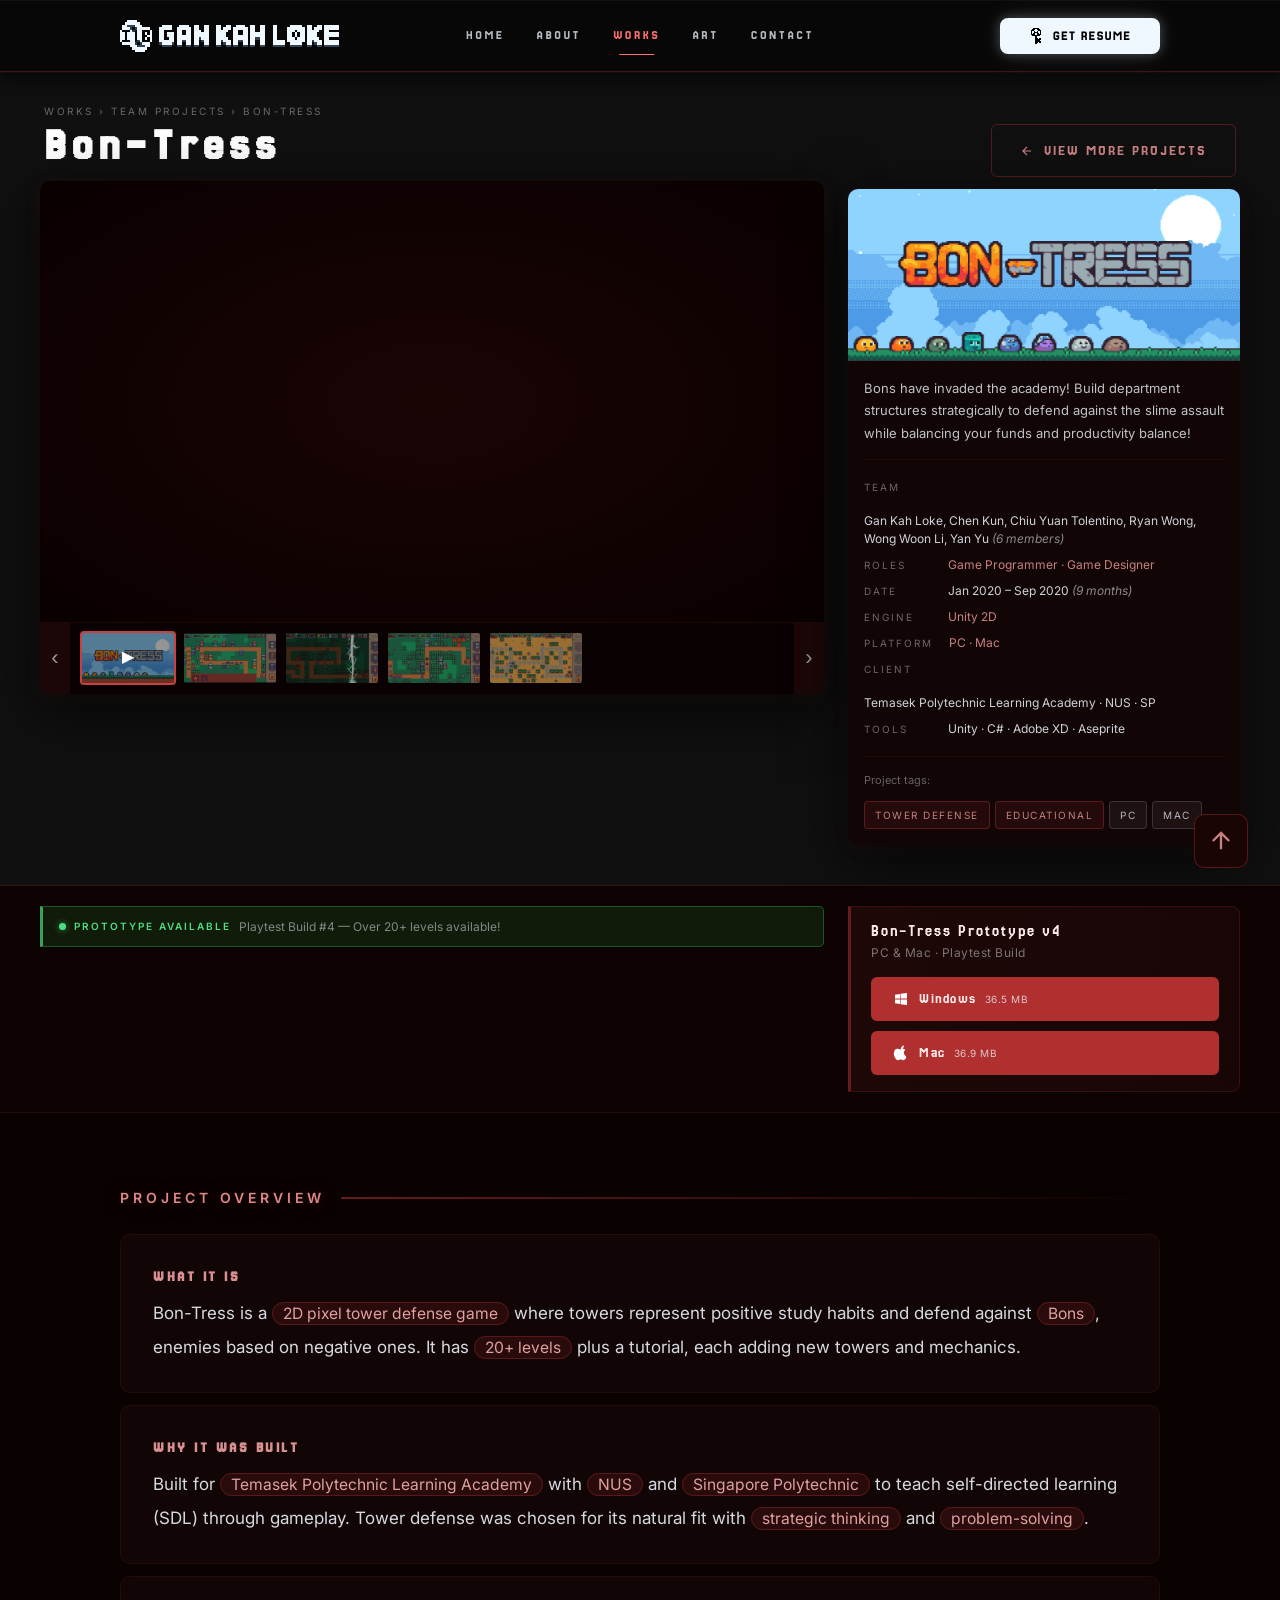
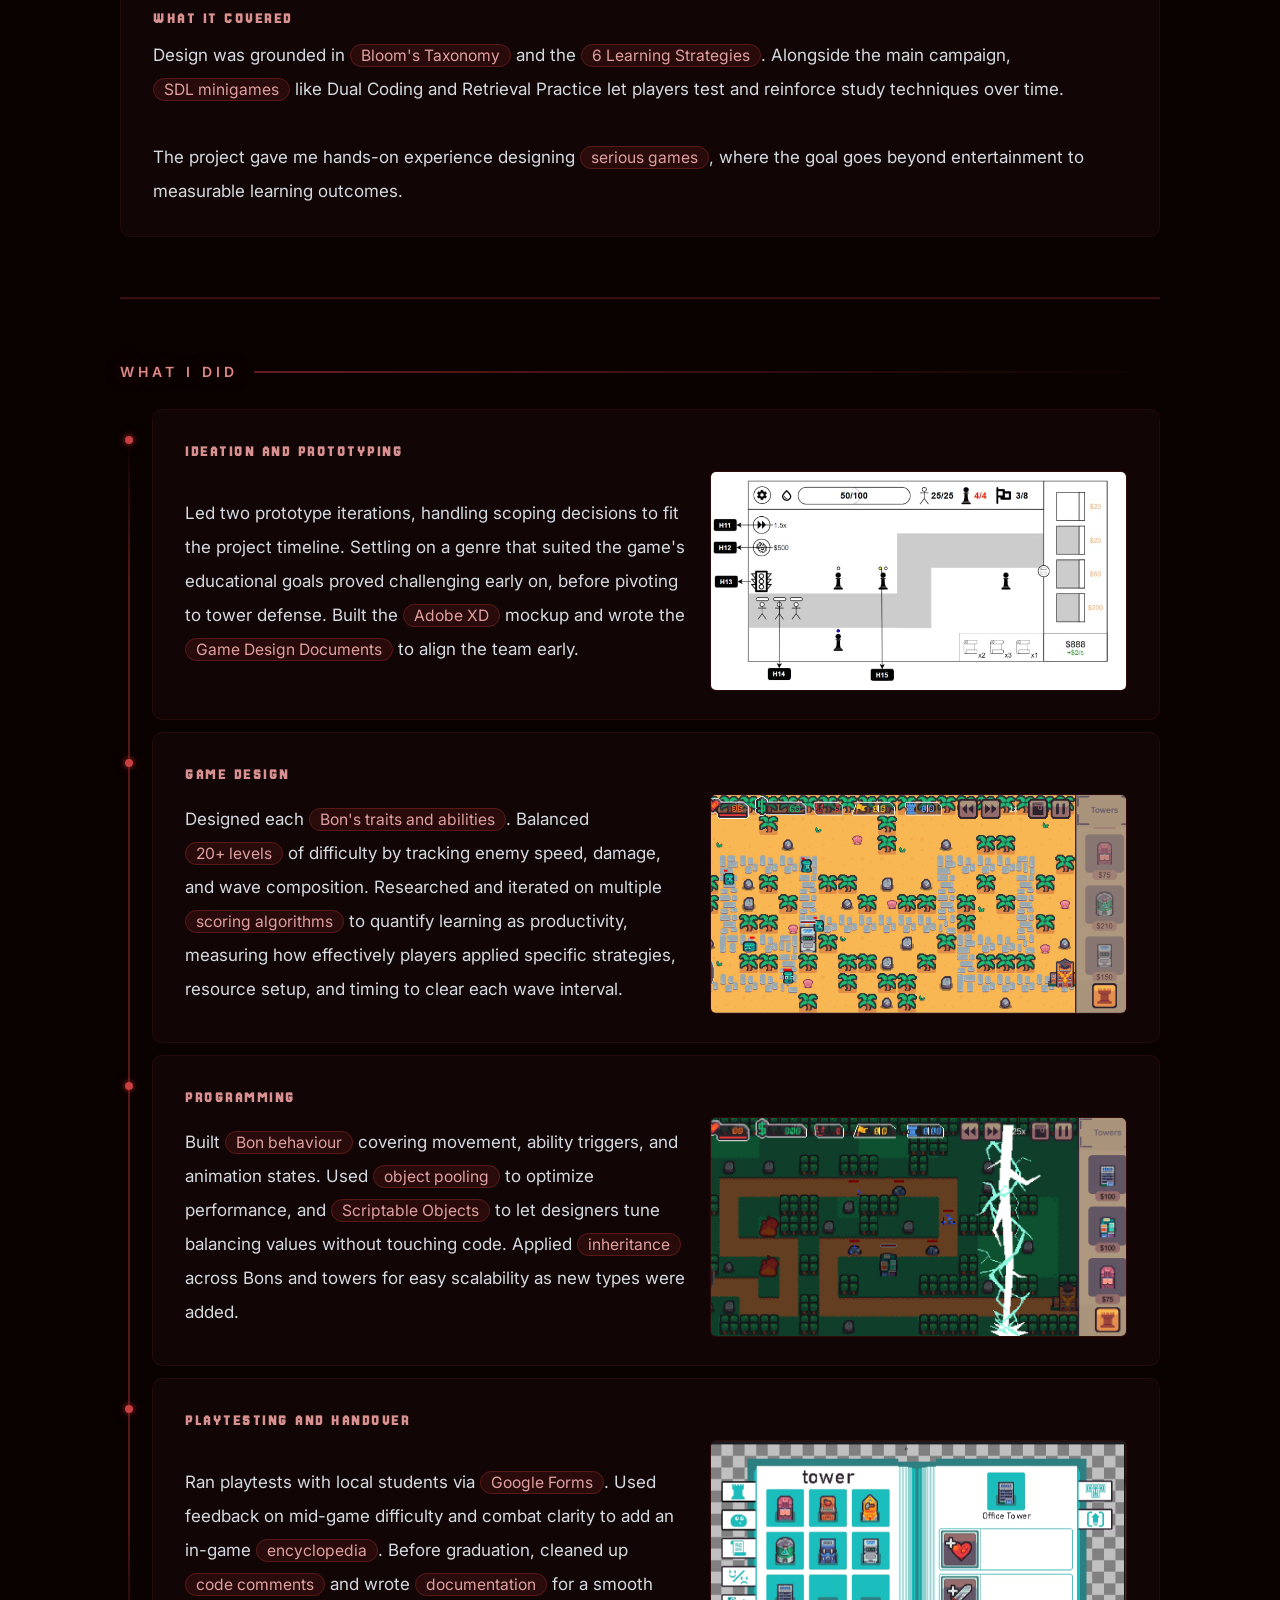
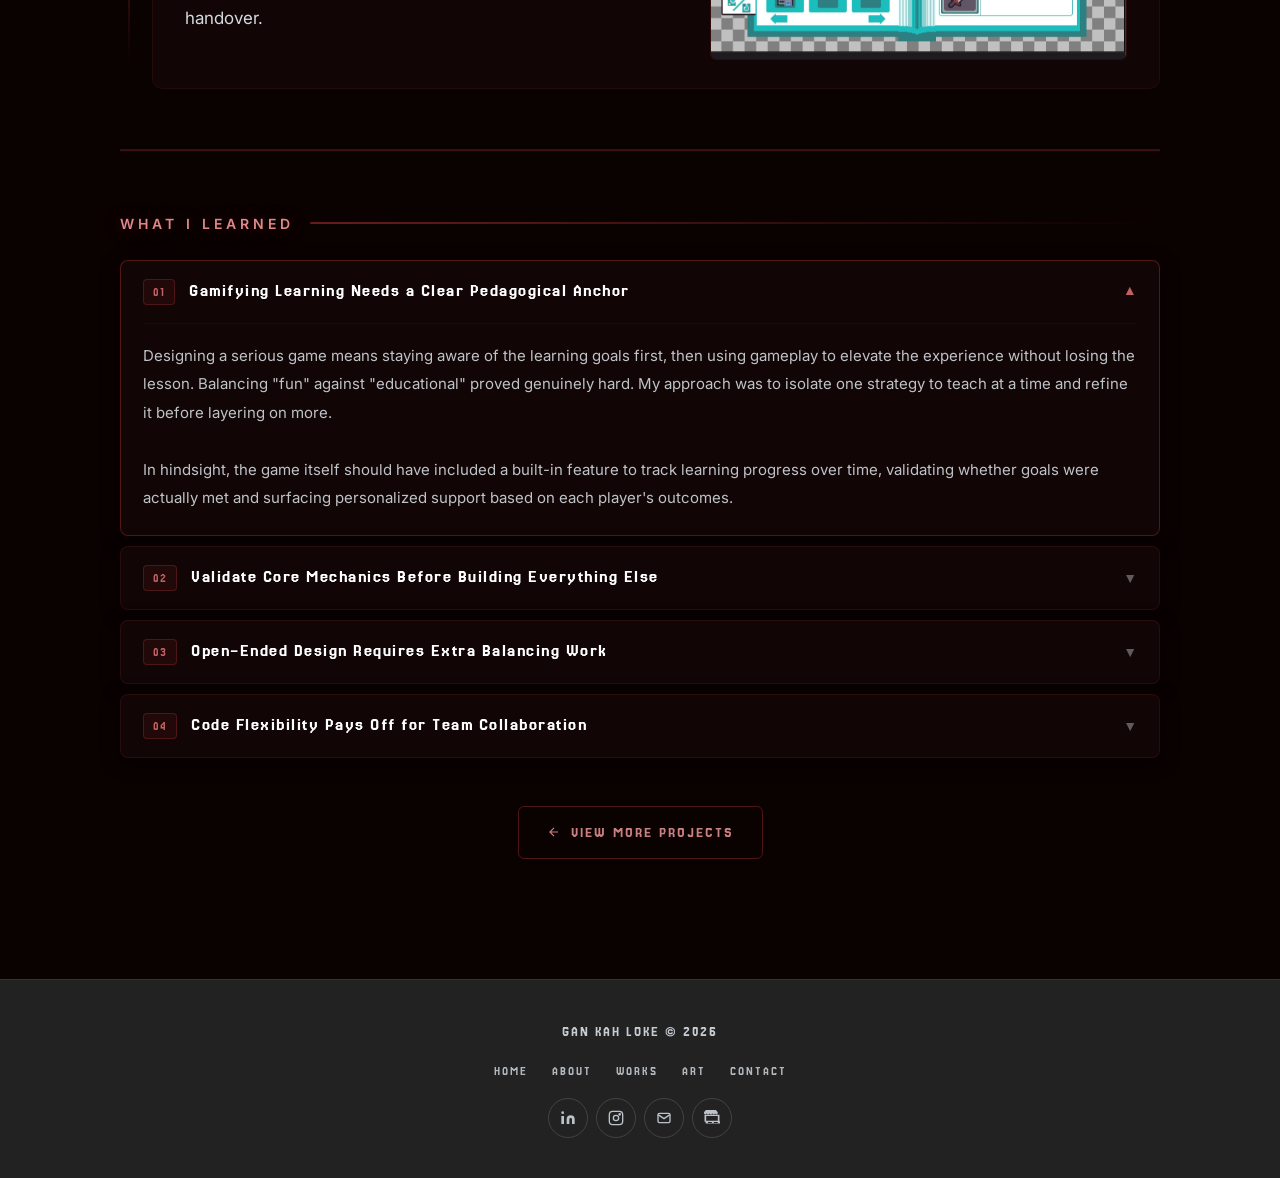
==== bontress.html @ 040152f8 "serveem n bontress pages done" ====
﻿<!DOCTYPE html>
<html lang="en">
<head>
    <meta charset="UTF-8">
    <meta name="viewport" content="width=device-width, initial-scale=1.0">
    <title>Bon-Tress — Project Page</title>
    <link rel="preconnect" href="https://fonts.googleapis.com">
    <link rel="preconnect" href="https://fonts.gstatic.com" crossorigin>
    <link href="https://fonts.googleapis.com/css2?family=Jersey+25&family=Inter:wght@300;400;500;600&display=swap" rel="stylesheet">
    <link rel="stylesheet" href="style.css" />
    <link rel="stylesheet" href="indivprojects.css" />
    <link rel="icon" href="assets/InfiniteBreaker_Logo.png" type="image/png">
    <style>
        /* Bon-Tress page override: status bar reads green/live, not yellow/maintenance */
        .se-status-bar {
            background: rgba(39,201,63,0.12);
            border: 1px solid rgba(76,222,128,0.3);
            border-left: 3px solid rgba(76,222,128,0.7);
        }

        .se-status-label {
            color: #4cde80;
        }
    </style>
</head>

<body>

    <!-- LIGHTBOX -->
    <div class="se-lightbox" id="btLightbox">
        <div class="se-lightbox-inner">
            <button class="se-lightbox-close" id="btLightboxClose" aria-label="Close">✕</button>
            <img id="btLightboxImg" src="" alt="" />
            <p class="se-lightbox-caption" id="btLightboxCaption"></p>
        </div>
    </div>

    <!-- NAVBAR -->
    <nav class="navbar" id="navbar">
        <a href="index.html" class="nav-logo">
            <img alt="Gan Kah Loke Logo" />
        </a>
        <button class="nav-burger" id="navBurger">☰</button>
        <ul class="nav-links">
            <li><a href="index.html">HOME</a></li>
            <li><a href="about.html">ABOUT</a></li>
            <li><a href="projects.html" class="active">WORKS</a></li>
            <li><a href="artworks.html">ART</a></li>
            <li><a href="index.html#contact">CONTACT</a></li>
        </ul>
        <div class="nav-actions">
            <a href="assets/Gan_Kah_Loke_Resume.pdf"
               download="Gan_Kah_Loke_Resume.pdf"
               target="_blank"
               class="nav-cta nav-resume">
                <img src="assets/KeyIcon.png" alt="" />
                <span>GET RESUME</span>
            </a>
        </div>
    </nav>

    <main class="page-content">

        <!-- ═══ STEAM HERO: golden ratio split ═══ -->
        <div class="se-steam-hero-wrap">
            <div class="se-steam-hero">

                <!-- LEFT col: media viewer + thumbnail strip -->
                <div class="se-left-col">
                    <div class="se-trailer-header">
                        <p class="se-breadcrumb">Works &rsaquo; Team Projects &rsaquo; Bon-Tress</p>
                        <h1 class="se-hero-title">Bon-Tress</h1>
                    </div>
                    <div class="se-media-col">
                        <div class="se-main-viewer">
                            <!-- YouTube iframe shown by default as the "trailer" thumb -->
                            <iframe id="mainYoutube"
                                    width="560"
                                    height="315"
                                    src="https://www.youtube.com/embed/fcfk5_2j-o0?si=dgVACHB9B4KQEx8e"
                                    title="Bon-Tress Gameplay Trailer"
                                    frameborder="0"
                                    allow="accelerometer; autoplay; clipboard-write; encrypted-media; gyroscope; picture-in-picture; web-share"
                                    referrerpolicy="strict-origin-when-cross-origin"
                                    allowfullscreen
                                    style="display:block; width:100%; height:100%;">
                            </iframe>
                            <img class="se-main-img" id="mainImg"
                                 src="" alt="" style="display:none;" />
                        </div>
                        <div class="se-thumb-strip">
                            <button class="se-thumb-arrow se-thumb-arrow--prev" id="thumbPrev" aria-label="Scroll left">&#8249;</button>
                            <div class="se-thumb-track" id="thumbTrack">
                                <!-- Trailer thumb -->
                                <div class="se-thumb active" data-type="youtube" data-src="https://www.youtube.com/embed/fcfk5_2j-o0?si=dgVACHB9B4KQEx8e">
                                    <img src="projects/games/bontress/Bon-Tress_Thumbnail.png" alt="Gameplay Trailer" />
                                    <span class="se-thumb-play">▶</span>
                                </div>
                                <!-- Screenshots -->
                                <div class="se-thumb" data-type="image" data-src="projects/games/bontress/gameplay_ss_01.png">
                                    <img src="projects/games/bontress/gameplay_ss_01.png" alt="Gameplay Screenshot 1" />
                                </div>
                                <div class="se-thumb" data-type="image" data-src="projects/games/bontress/gameplay_ss_02.png">
                                    <img src="projects/games/bontress/gameplay_ss_02.png" alt="Gameplay Screenshot 2" />
                                </div>
                                <div class="se-thumb" data-type="image" data-src="projects/games/bontress/map_forest.png">
                                    <img src="projects/games/bontress/map_forest.png" alt="Forest Map" />
                                </div>
                                <div class="se-thumb" data-type="image" data-src="projects/games/bontress/map_sand.png">
                                    <img src="projects/games/bontress/map_sand.png" alt="Sand Map" />
                                </div>
                            </div>
                            <button class="se-thumb-arrow se-thumb-arrow--next" id="thumbNext" aria-label="Scroll right">&#8250;</button>
                        </div>
                    </div>
                </div>

                <!-- RIGHT col: back button + info card -->
                <div class="se-right-col">
                    <div class="se-trailer-header se-trailer-header--right">
                        <p class="se-breadcrumb">&nbsp;</p>
                        <a href="projects.html" class="se-back-btn">
                            <svg width="14" height="14" viewBox="0 0 24 24" fill="none" stroke="currentColor" stroke-width="2" aria-hidden="true"><path d="M19 12H5M12 5l-7 7 7 7" /></svg>
                            View More Projects
                        </a>
                    </div>
                    <aside class="se-info-col">
                        <img class="se-info-header-img"
                             src="projects/games/bontress/Bon-Tress_Thumbnail.png"
                             alt="Bon-Tress header art" />

                        <div class="se-info-body">
                            <p class="se-info-blurb">
                                Bons have invaded the academy! Build department structures strategically to defend against the slime assault while balancing your funds and productivity balance!
                            </p>
                            <div class="se-info-meta">
                                <div class="se-info-row se-info-row--tight">
                                    <span class="se-info-key">TEAM</span>
                                    <span class="se-info-val">Gan Kah Loke, Chen Kun, Chiu Yuan Tolentino, Ryan Wong,<br>Wong Woon Li, Yan Yu <em class="se-info-note">(6 members)</em></span>
                                </div>
                                <div class="se-info-row se-info-row--tight">
                                    <span class="se-info-key">ROLES</span>
                                    <span class="se-info-val se-info-val--link">Game Programmer · Game Designer</span>
                                </div>
                                <div class="se-info-row se-info-row--tight">
                                    <span class="se-info-key">DATE</span>
                                    <span class="se-info-val">Jan 2020 – Sep 2020 <em class="se-info-note">(9 months)</em></span>
                                </div>
                                <div class="se-info-row">
                                    <span class="se-info-key">ENGINE</span>
                                    <span class="se-info-val se-info-val--link">Unity 2D</span>
                                </div>
                                <div class="se-info-row">
                                    <span class="se-info-key">PLATFORM</span>
                                    <span class="se-info-val se-info-val--link">PC · Mac</span>
                                </div>
                                <div class="se-info-row">
                                    <span class="se-info-key">CLIENT</span>
                                    <span class="se-info-val">Temasek Polytechnic Learning Academy · NUS · SP</span>
                                </div>
                                <div class="se-info-row">
                                    <span class="se-info-key">TOOLS</span>
                                    <span class="se-info-val">Unity · C# · Adobe XD · Aseprite</span>
                                </div>
                            </div>
                            <div class="se-info-tags-label">Project tags:</div>
                            <div class="se-tag-list">
                                <span class="se-tag se-tag--genre">Tower Defense</span>
                                <span class="se-tag se-tag--genre">Educational</span>
                                <span class="se-tag se-tag--plat">PC</span>
                                <span class="se-tag se-tag--plat">Mac</span>
                            </div>
                        </div>
                    </aside>
                </div>

            </div>
        </div>

        <!-- ═══ ACTION BAR — status + downloads ═══ -->
        <div class="se-action-bar-wrap">
            <div class="se-action-bar">
                <div class="se-status-bar">
                    <span class="se-status-dot se-status-dot--live"></span>
                    <span class="se-status-label">PROTOTYPE AVAILABLE</span>
                    <span class="se-status-detail">Playtest Build #4 — Over 20+ levels available!</span>
                </div>
                <div class="se-apk-banner se-apk-banner--stacked">
                    <div class="se-apk-btn-text">
                        <span class="se-apk-btn-title">Bon-Tress Prototype v4</span>
                        <span class="se-apk-btn-sub">PC &amp; Mac · Playtest Build</span>
                    </div>
                    <div class="se-apk-btn-group">
                        <a href="projects/games/bontress/Bon-Tress_Prototype_v4 (Windows).zip"
                           download="Bon-Tress_Prototype_v4_(Windows).zip"
                           class="se-apk-btn se-apk-btn--full">
                            <!-- Windows icon -->
                            <svg width="16" height="16" viewBox="0 0 24 24" fill="#fff" aria-hidden="true">
                                <path d="M3 5.5L10.5 4.4V11.4H3V5.5ZM3 18.5L10.5 19.6V12.7H3V18.5ZM11.4 19.7L21 21V12.7H11.4V19.7ZM11.4 4.3V11.4H21V3L11.4 4.3Z" />
                            </svg>
                            <span class="se-apk-btn-label">
                                <span class="se-apk-btn-platform">Windows</span>
                                <span class="se-apk-btn-filesize">36.5 MB</span>
                            </span>
                        </a>
                        <a href="projects/games/bontress/Bon-Tress_Prototype_v4 (Mac)"
                           download="Bon-Tress_Prototype_v4_(Mac)"
                           class="se-apk-btn se-apk-btn--full">
                            <!-- Mac icon -->
                            <svg width="16" height="16" viewBox="0 0 24 24" fill="#fff" aria-hidden="true">
                                <path d="M16.365 1.43c0 1.14-.493 2.27-1.177 3.08-.744.9-1.99 1.57-3.014 1.57-.12 0-.23-.02-.3-.03-.014-.1-.04-.34-.04-.58 0-1.14.572-2.27 1.224-2.98.804-.94 2.142-1.64 3.13-1.68.014.13.03.26.03.39-.02.077-.02.16-.02.23zm3.61 17.13c-.18.4-.4.81-.674 1.21-.91 1.36-2.21 2.97-3.94 2.97-1.61 0-2.06-1.04-3.92-1.04-1.83 0-2.38 1.01-3.96 1.07-1.7.06-2.99-1.42-3.91-2.79-1.93-2.82-3.32-7.97-1.38-11.45.96-1.74 2.67-2.83 4.52-2.86 1.63-.03 2.66 1.1 4.01 1.1 1.34 0 2.13-1.1 3.94-1.1.77 0 2.55.07 3.81 1.88-.1.06-2.27 1.33-2.27 4.07 0 3.18 2.78 4.31 2.79 4.95z" />
                            </svg>
                            <span class="se-apk-btn-label">
                                <span class="se-apk-btn-platform">Mac</span>
                                <span class="se-apk-btn-filesize">36.9 MB</span>
                            </span>
                        </a>
                    </div>
                </div>
            </div>
        </div>

        <!-- ═══ FULL-WIDTH DESCRIPTIONS ═══ -->
        <section class="se-desc-section">
            <div class="se-desc-inner">

                <!-- PROJECT OVERVIEW -->
                <div class="se-content-section se-fade">
                    <p class="se-label-small">Project Overview</p>
                    <div class="se-goal-stack">

                        <div class="se-text-panel">
                            <h3 class="se-panel-heading">What it is</h3>
                            <p>Bon-Tress is a <span class="se-kw">2D pixel tower defense game</span> where towers represent positive study habits and defend against <span class="se-kw">Bons</span>, enemies based on negative ones. It has <span class="se-kw">20+ levels</span> plus a tutorial, each adding new towers and mechanics.</p>
                        </div>

                        <div class="se-text-panel">
                            <h3 class="se-panel-heading">Why it was built</h3>
                            <p>Built for <span class="se-kw">Temasek Polytechnic Learning Academy</span> with <span class="se-kw">NUS</span> and <span class="se-kw">Singapore Polytechnic</span> to teach self-directed learning (SDL) through gameplay. Tower defense was chosen for its natural fit with <span class="se-kw">strategic thinking</span> and <span class="se-kw">problem-solving</span>.</p>
                        </div>

                        <div class="se-text-panel">
                            <h3 class="se-panel-heading">What it covered</h3>
                            <p>Design was grounded in <span class="se-kw">Bloom's Taxonomy</span> and the <span class="se-kw">6 Learning Strategies</span>. Alongside the main campaign, <span class="se-kw">SDL minigames</span> like Dual Coding and Retrieval Practice let players test and reinforce study techniques over time.
                            <br><br>The project gave me hands-on experience designing <span class="se-kw">serious games</span>, where the goal goes beyond entertainment to measurable learning outcomes.</p>
                        </div>

                    </div>
                </div>

                <!-- WHAT I DID -->
                <div class="se-content-section se-fade">
                    <p class="se-label-small">What I Did</p>

                    <div class="se-did-timeline">

                        <div class="se-text-panel se-panel-intro">
                            <h3 class="se-panel-heading">Ideation and Prototyping</h3>
                            <div class="se-design-row">
                                <p>Led two prototype iterations, handling scoping decisions to fit the project timeline. Settling on a genre that suited the game's educational goals proved challenging early on, before pivoting to tower defense. Built the <span class="se-kw">Adobe XD</span> mockup and wrote the <span class="se-kw">Game Design Documents</span> to align the team early.</p>
                                <div class="se-mockup-pair">
                                    <figure class="se-fig">
                                        <img src="projects/games/bontress/prototype.png" data-lightbox="true" data-caption="Adobe XD Prototype Mockup" />
                                    </figure>
                                </div>
                            </div>
                        </div>

                        <div class="se-text-panel se-panel-intro">
                            <h3 class="se-panel-heading">Game Design</h3>
                            <div class="se-design-row">
                                <p>Designed each <span class="se-kw">Bon's traits and abilities</span>. Balanced <span class="se-kw">20+ levels</span> of difficulty by tracking enemy speed, damage, and wave composition. Researched and iterated on multiple <span class="se-kw">scoring algorithms</span> to quantify learning as productivity, measuring how effectively players applied specific strategies, resource setup, and timing to clear each wave interval.</p>
                                <div class="se-mockup-pair">
                                    <figure class="se-fig">
                                        <img src="projects/games/bontress/map_sand.png" data-lightbox="true" data-caption="Sand Map" />
                                    </figure>
                                </div>
                            </div>
                        </div>

                        <div class="se-text-panel se-panel-intro">
                            <h3 class="se-panel-heading">Programming</h3>
                            <div class="se-design-row">
                                <p>Built <span class="se-kw">Bon behaviour</span> covering movement, ability triggers, and animation states. Used <span class="se-kw">object pooling</span> to optimize performance, and <span class="se-kw">Scriptable Objects</span> to let designers tune balancing values without touching code. Applied <span class="se-kw">inheritance</span> across Bons and towers for easy scalability as new types were added.</p>
                                <div class="se-mockup-pair">
                                    <figure class="se-fig">
                                        <img src="projects/games/bontress/gameplay_ss_02.png" data-lightbox="true" data-caption="Gameplay Screenshot 2" />
                                    </figure>
                                </div>
                            </div>
                        </div>

                        <div class="se-text-panel se-panel-intro">
                            <h3 class="se-panel-heading">Playtesting and Handover</h3>
                            <div class="se-design-row">
                                <p>Ran playtests with local students via <span class="se-kw">Google Forms</span>. Used feedback on mid-game difficulty and combat clarity to add an in-game <span class="se-kw">encyclopedia</span>. Before graduation, cleaned up <span class="se-kw">code comments</span> and wrote <span class="se-kw">documentation</span> for a smooth handover.</p>
                                <div class="se-mockup-pair">
                                    <figure class="se-fig">
                                        <img src="projects/games/bontress/encyclopedia.png" data-lightbox="true" data-caption="In-Game Encyclopedia" />
                                    </figure>
                                </div>
                            </div>
                        </div>
                    </div>
                </div>

                <!-- TAKEAWAYS -->
                <div class="se-content-section se-fade">
                    <p class="se-label-small">What I Learned</p>
                    <div class="se-takeaways">

                        <div class="se-accordion open">
                            <button class="se-accordion-btn" aria-expanded="true">
                                <span class="se-accordion-icon">01</span>
                                <span class="se-accordion-title">Gamifying Learning Needs a Clear Pedagogical Anchor</span>
                                <span class="se-accordion-arrow">▼</span>
                            </button>
                            <div class="se-accordion-body">
                                <p>
                                    Designing a serious game means staying aware of the learning goals first, then using gameplay to elevate the experience without losing the lesson. Balancing "fun" against "educational" proved genuinely hard. My approach was to isolate one strategy to teach at a time and refine it before layering on more.
                                    <br><br>In hindsight, the game itself should have included a built-in feature to track learning progress over time, validating whether goals were actually met and surfacing personalized support based on each player's outcomes.
                                </p>
                            </div>
                        </div>

                        <div class="se-accordion">
                            <button class="se-accordion-btn" aria-expanded="false">
                                <span class="se-accordion-icon">02</span>
                                <span class="se-accordion-title">Validate Core Mechanics Before Building Everything Else</span>
                                <span class="se-accordion-arrow">▼</span>
                            </button>
                            <div class="se-accordion-body">
                                <p>
                                    Our first prototype wasn't playtested until quests, narrative, art, and audio were already built, too late to catch design flaws. Pivoting to Bon-Tress taught me to validate the core loop first and commit resources only once it's proven.
                                </p>
                            </div>
                        </div>

                        <div class="se-accordion">
                            <button class="se-accordion-btn" aria-expanded="false">
                                <span class="se-accordion-icon">03</span>
                                <span class="se-accordion-title">Open-Ended Design Requires Extra Balancing Work</span>
                                <span class="se-accordion-arrow">▼</span>
                            </button>
                            <div class="se-accordion-body">
                                <p>
                                    Letting players freely combine towers meant accounting for strategies we hadn't planned for. The scoring system took many iterations to stay fair across every possible approach.
                                </p>
                            </div>
                        </div>

                        <div class="se-accordion">
                            <button class="se-accordion-btn" aria-expanded="false">
                                <span class="se-accordion-icon">04</span>
                                <span class="se-accordion-title">Code Flexibility Pays Off for Team Collaboration</span>
                                <span class="se-accordion-arrow">▼</span>
                            </button>
                            <div class="se-accordion-body">
                                <p>
                                    Working with other programmers meant dealing with merge conflicts and overlapping changes. Using Scriptable Objects and base class inheritance made it much easier for teammates to extend features independently.
                                </p>
                            </div>
                        </div>

                    </div>
                </div>
            </div>

            <!-- VIEW MORE PROJECTS button -->
            <div class="se-back-wrap">
                <a href="projects.html" class="se-back-btn">
                    <svg width="14" height="14" viewBox="0 0 24 24" fill="none" stroke="currentColor" stroke-width="2" aria-hidden="true"><path d="M19 12H5M12 5l-7 7 7 7" /></svg>
                    View More Projects
                </a>
            </div>

            <!-- SCROLL TO TOP button -->
            <button class="se-scroll-top" id="seScrollTop" aria-label="Scroll to top">
                <svg width="28" height="28" viewBox="0 0 24 24" fill="none" stroke="currentColor" stroke-width="2" aria-hidden="true"><path d="M12 19V5M5 12l7-7 7 7" /></svg>
            </button>
        </section>

    </main>

    <!-- FOOTER -->
    <footer class="footer">
        <div class="footer-inner">
            <div class="footer-top">
                <p class="footer-copy">GAN KAH LOKE © 2026</p>
            </div>
            <nav class="footer-nav">
                <a href="index.html#">HOME</a>
                <a href="about.html">ABOUT</a>
                <a href="projects.html">WORKS</a>
                <a href="artworks.html">ART</a>
                <a href="index.html#contact">CONTACT</a>
            </nav>
            <div class="footer-socials">
                <a href="https://www.linkedin.com/in/gan-kah-loke/" target="_blank" class="footer-icon-btn" aria-label="LinkedIn">
                    <svg xmlns="http://www.w3.org/2000/svg" width="16" height="16" viewBox="0 0 24 24" fill="#F0F8FF"><path d="M16 8a6 6 0 0 1 6 6v7h-4v-7a2 2 0 0 0-2-2 2 2 0 0 0-2 2v7h-4v-7a6 6 0 0 1 6-6z" /><rect x="2" y="9" width="4" height="12" /><circle cx="4" cy="4" r="2" /></svg>
                </a>
                <a href="https://www.instagram.com/pixinite_art/?hl=en" target="_blank" class="footer-icon-btn" aria-label="Instagram">
                    <svg xmlns="http://www.w3.org/2000/svg" width="16" height="16" viewBox="0 0 24 24" fill="none" stroke="#F0F8FF" stroke-width="2"><rect x="2" y="2" width="20" height="20" rx="5" /><circle cx="12" cy="12" r="4" /><circle cx="17.5" cy="6.5" r="1" fill="#F0F8FF" /></svg>
                </a>
                <a href="mailto:kahlokegan@gmail.com" class="footer-icon-btn" aria-label="Email">
                    <svg xmlns="http://www.w3.org/2000/svg" width="16" height="16" viewBox="0 0 24 24" fill="none" stroke="#F0F8FF" stroke-width="2"><rect x="3" y="5" width="18" height="14" rx="2" /><path d="M3 7l9 6 9-6" /></svg>
                </a>
                <a href="https://infinitebreaker.itch.io/" target="_blank" class="footer-icon-btn" aria-label="itch.io">
                    <svg width="16" height="16" viewBox="0 0 248 248" fill="#F0F8FF"><path d="M31.99 1.365C21.287 7.542.2 31.945 0 38.524v9.015c0 11.498 10.775 21.538 20.544 21.538 11.772 0 21.623-9.761 21.623-21.46 0 11.699 9.55 21.46 21.322 21.46 11.771 0 21.095-9.761 21.095-21.46 0 11.699 10.143 21.46 21.914 21.46h.223c11.772 0 21.916-9.761 21.916-21.46 0 11.699 9.322 21.46 21.094 21.46 11.771 0 21.32-9.761 21.32-21.46 0 11.699 9.851 21.46 21.622 21.46 9.77 0 20.545-10.04 20.545-21.538v-9.015c-.2-6.579-21.287-30.982-31.99-37.16C181.669-.012 63.369-.149 31.99 1.365zM8 73.452v110.29h232V73.452H8zm26.06 18.732h179.88v72.826H34.06V92.184zm-8.06 82.826v35.71h248v-35.71H26zm35.714 9.284h60v17.142h-60v-17.142zm90.572 0h60v17.142h-60v-17.142z" /></svg>
                </a>
            </div>
        </div>
    </footer>

    <script>
        // Navbar burger
        const burger = document.getElementById('navBurger');
        const navbar = document.getElementById('navbar');
        if (burger) {
        burger.addEventListener('click', () => navbar.classList.toggle('active'));
        document.querySelectorAll('.nav-links a').forEach(l =>
        l.addEventListener('click', () => navbar.classList.remove('active')));
        }

        // Font load
        document.documentElement.classList.add('fonts-loading');
        document.fonts.ready.then(() =>
        document.documentElement.classList.replace('fonts-loading', 'fonts-loaded'));

        // ── Media switcher (YouTube iframe + images)
        const mainYoutube = document.getElementById('mainYoutube');
        const mainImg     = document.getElementById('mainImg');
        const thumbs      = document.querySelectorAll('.se-thumb');

        thumbs.forEach(thumb => {
        thumb.addEventListener('click', () => {
        thumbs.forEach(t => t.classList.remove('active'));
        thumb.classList.add('active');

        if (thumb.dataset.type === 'youtube') {
        mainImg.style.display     = 'none';
        mainYoutube.style.display = 'block';
        mainYoutube.src = thumb.dataset.src;
        } else {
        mainYoutube.style.display = 'none';
        mainImg.src             = thumb.dataset.src;
        mainImg.alt             = thumb.querySelector('img').alt;
        mainImg.style.display   = 'block';
        }
        });
        });

        // Thumb strip scroll
        const track     = document.getElementById('thumbTrack');
        const thumbPrev = document.getElementById('thumbPrev');
        const thumbNext = document.getElementById('thumbNext');
        thumbPrev.addEventListener('click', () => track.scrollBy({ left: -120, behavior: 'smooth' }));
        thumbNext.addEventListener('click', () => track.scrollBy({ left:  120, behavior: 'smooth' }));

        // ── Lightbox
        (function lightbox() {
        const lb      = document.getElementById('btLightbox');
        const lbImg   = document.getElementById('btLightboxImg');
        const lbCap   = document.getElementById('btLightboxCaption');
        const lbClose = document.getElementById('btLightboxClose');
        let zoomed = false;
        function open(src, cap) {
        lbImg.src = src; lbImg.style.transform = 'scale(1)';
        lbImg.classList.remove('zoomed'); lbCap.textContent = cap || '';
        zoomed = false; lb.classList.add('active'); document.body.style.overflow = 'hidden';
        }
        function close() {
        lb.classList.remove('active'); document.body.style.overflow = '';
        lbImg.src = ''; lbImg.style.transform = 'scale(1)'; lbImg.classList.remove('zoomed');
        }
        lbImg.addEventListener('click', e => {
        e.stopPropagation(); zoomed = !zoomed;
        lbImg.style.transform = zoomed ? 'scale(2.4)' : 'scale(1)';
        lbImg.classList.toggle('zoomed', zoomed);
        });
        lb.addEventListener('click', e => { if (e.target === lb) close(); });
        lbClose.addEventListener('click', close);
        document.addEventListener('keydown', e => { if (e.key === 'Escape') close(); });
        document.querySelectorAll('[data-lightbox="true"]').forEach(el => {
        el.style.cursor = 'zoom-in';
        el.addEventListener('click', () => {
        const src = el.dataset.src || el.src || el.querySelector('img')?.src;
        const cap = el.dataset.caption || el.alt || '';
        if (src) open(src, cap);
        });
        });
        })();

        // ── Accordion dropdowns
        document.querySelectorAll('.se-accordion-btn').forEach(btn => {
        btn.addEventListener('click', () => {
        const acc = btn.closest('.se-accordion');
        const isOpen = acc.classList.contains('open');
        document.querySelectorAll('.se-accordion').forEach(a => {
        a.classList.remove('open');
        a.querySelector('.se-accordion-btn').setAttribute('aria-expanded', 'false');
        });
        if (!isOpen) {
        acc.classList.add('open');
        btn.setAttribute('aria-expanded', 'true');
        }
        });
        });

        // ── Page transitions
        (function () {
        const content = document.querySelector('.page-content');
        if (!content) return;
        content.style.opacity = '0';
        content.style.transition = 'opacity 0.45s ease';
        window.addEventListener('load', () => requestAnimationFrame(() => {
        navbar?.classList.remove('nav-exit');
        content.style.opacity = '1';
        }));
        document.querySelectorAll('a[href]').forEach(a => {
        const href = a.getAttribute('href');
        if (!href || href.startsWith('#') || href.startsWith('javascript') ||
        a.target === '_blank' || a.hasAttribute('download')) return;
        a.addEventListener('click', e => {
        const url = new URL(a.href, window.location.href);
        if (url.pathname === window.location.pathname && url.hash === window.location.hash) return;
        e.preventDefault();
        navbar?.classList.add('nav-exit');
        content.style.opacity = '0';
        setTimeout(() => { window.location.href = a.href; }, 450);
        });
        });
        })();

        // ── Scroll reveal
        const observer = new IntersectionObserver(
        entries => entries.forEach(e => { if (e.isIntersecting) e.target.classList.add('visible'); }),
        { threshold: 0.06, rootMargin: '0px 0px -24px 0px' }
        );
        document.querySelectorAll('.se-fade').forEach(el => observer.observe(el));

        // Scroll to top button
        (function () {
        const btn = document.getElementById('seScrollTop');
        const trailer = document.querySelector('.se-steam-hero-wrap');
        if (!btn || !trailer) return;

        const observer = new IntersectionObserver(
        entries => {
        btn.classList.toggle('visible', !entries[0].isIntersecting);
        },
        { threshold: 0 }
        );
        observer.observe(trailer);

        btn.addEventListener('click', () => window.scrollTo({ top: 0, behavior: 'smooth' }));
        })();
    </script>

</body>
</html>
---- style.css ----
﻿/* ═══════════════════════════════════════════════════════════
   STYLE.CSS — Gan Kah Loke Portfolio
   ───────────────────────────────────────────────────────────
   1.  Reset & Base
   2.  Keyframes
   3.  Navbar
   4.  Side Nav
   5.  Hero
   6.  About Section
   7.  Featured Projects
   8.  Contact Section
   9.  Footer
   10. Responsive
═══════════════════════════════════════════════════════════ */

@import url('https://fonts.googleapis.com/css2?family=Jersey+25&display=swap');

/* ─────────────────────────────────────────────────────────────
   1. RESET & BASE
───────────────────────────────────────────────────────────── */

*, *::before, *::after {
    margin: 0;
    padding: 0;
    box-sizing: border-box;
    user-select: none;
    -webkit-user-select: none;
}

html {
    scroll-behavior: smooth;
}

body {
    background: #000;
    color: #F0F8FF;
    font-family: 'Jersey 25', monospace;
    line-height: 1.8;
}

.scroll-layer {
    position: relative;
    z-index: 2;
    margin-top: 100vh;
}

.about-section,
.projects-section,
.contact-section,
.footer {
    position: relative;
    overflow: hidden;
}

.about-section,
.projects-section,
.contact-section {
    background: #101010;
    position: relative;
    z-index: 2;
}

.about-section {
    background: #101010;
}

.projects-section {
    background: #0b0b0b;
}

.contact-section {
    background: #151515;
}

.footer {
    background: #080808;
}

    .about-section::before,
    .projects-section::before,
    .contact-section::before,
    .footer::before {
        content: '';
        position: absolute;
        top: -80px;
        left: 0;
        width: 100%;
        height: 80px;
        pointer-events: none;
        z-index: 3;
        background-image: radial-gradient(rgba(0,0,0,0.95) 16%, transparent 18%), radial-gradient(rgba(255,255,255,0.03) 10%, transparent 12%);
        background-size: 10px 10px, 14px 14px;
        background-position: 0 0, 5px 5px;
        mask-image: linear-gradient(to bottom, rgba(0,0,0,1) 0%, rgba(0,0,0,0.85) 25%, rgba(0,0,0,0.45) 60%, rgba(0,0,0,0) 100%);
        -webkit-mask-image: linear-gradient(to bottom, rgba(0,0,0,1) 0%, rgba(0,0,0,0.85) 25%, rgba(0,0,0,0.45) 60%, rgba(0,0,0,0) 100%);
    }

.projects-section::after,
.contact-section::after {
    content: '';
    position: absolute;
    top: 0;
    left: 50%;
    width: 70%;
    height: 1px;
    transform: translateX(-50%);
    background: linear-gradient(to right, transparent, rgba(255,111,111,0.18), transparent);
    pointer-events: none;
}

.tap-pulse {
    position: fixed;
    width: 12px;
    height: 12px;
    border-radius: 50%;
    pointer-events: none;
    z-index: 9999;
    background: transparent;
    border: 1px solid rgba(240,248,255,0.5);
    transform: translate(-50%, -50%) scale(1);
    animation: tapPulseRing 420ms ease-out forwards;
}

/* ── Shared Section Header ── */

.sec-header,
.about-section-header {
    display: flex;
    align-items: center;
    gap: 16px;
    width: 100%;
    margin-bottom: 16px;
}

.sec-header-label,
.about-section-label {
    font-family: 'Jersey 25', monospace;
    font-size: 52px;
    letter-spacing: 10px;
    text-transform: uppercase;
    color: #c8924a;
    white-space: nowrap;
    text-shadow: 0 0 30px rgba(200,146,74,0.6), 0 0 60px rgba(200,146,74,0.25);
}

.sec-header-rule,
.about-section-rule {
    flex: 1;
    height: 1px;
    background: linear-gradient(to var(--dir, right), transparent 0%, rgba(200,146,74,0.5) 50%, rgba(200,146,74,0.9) 100%);
}

    .sec-header-rule:first-child,
    .about-section-rule:first-child {
        --dir: right;
    }

    .sec-header-rule:last-child,
    .about-section-rule:last-child {
        --dir: left;
    }

/* ─────────────────────────────────────────────────────────────
   2. KEYFRAMES
───────────────────────────────────────────────────────────── */

@property --angle {
    syntax: '<angle>';
    inherits: false;
    initial-value: 0deg;
}

@keyframes aliceGlow {
    0% {
        box-shadow: 0 0 8px rgba(240,248,255,0.25), 0 0 18px rgba(240,248,255,0.15);
    }

    50% {
        box-shadow: 0 0 18px rgba(240,248,255,0.55), 0 0 40px rgba(240,248,255,0.35), 0 0 70px rgba(240,248,255,0.18);
    }

    100% {
        box-shadow: 0 0 10px rgba(240,248,255,0.30), 0 0 22px rgba(240,248,255,0.18);
    }
}

@keyframes scanlineDrift {
    from {
        background-position: 0 0;
    }

    to {
        background-position: 0 5px;
    }
}

@keyframes pulseDot {
    0%, 100% {
        transform: scale(1);
        opacity: 0.8;
        box-shadow: 0 0 6px #00ff7b;
    }

    50% {
        transform: scale(1.4);
        opacity: 1;
        box-shadow: 0 0 16px #00ff7b;
    }
}

@keyframes questPulse {
    0%, 100% {
        opacity: 0.7;
    }

    50% {
        opacity: 1;
    }
}

@keyframes hintBounce {
    0%, 100% {
        transform: translateY(0);
        opacity: 0.7;
    }

    50% {
        transform: translateY(6px);
        opacity: 1;
    }
}

@keyframes tapPulseRing {
    0% {
        opacity: 0.9;
        transform: translate(-50%, -50%) scale(1);
    }

    100% {
        opacity: 0;
        transform: translate(-50%, -50%) scale(4.5);
    }
}

@keyframes glitch-h {
    0% {
        transform: translateX(0);
    }

    25% {
        transform: translateX(-1px);
    }

    50% {
        transform: translateX(1px);
    }

    75% {
        transform: translateX(-1px);
    }

    100% {
        transform: translateX(0);
    }
}

/* ─────────────────────────────────────────────────────────────
   3. NAVBAR
───────────────────────────────────────────────────────────── */

.fonts-loading .navbar,
.fonts-loading .nav-links a {
    visibility: hidden;
}

.fonts-loaded .navbar,
.fonts-loaded .nav-links a {
    visibility: visible;
}

.navbar {
    display: grid;
    grid-template-columns: 1fr 1fr 1fr;
    align-items: center;
    padding: 0 120px;
    height: 72px;
    position: fixed;
    top: 0;
    left: 0;
    right: 0;
    z-index: 1000;
    background: rgba(8,8,8,0.92);
    backdrop-filter: blur(4px);
    border-bottom: 1px solid rgba(180,60,60,0.3);
    box-shadow: 0 1px 0 rgba(180,60,60,0.08), 0 4px 24px rgba(0,0,0,0.8), inset 0 1px 0 rgba(255,255,255,0.04);
    opacity: 0;
    transform: translateY(-24px) scaleY(0.92);
    transform-origin: top center;
    transition: opacity 0.42s cubic-bezier(0.76,0,0.24,1), transform 0.42s cubic-bezier(0.76,0,0.24,1), filter 0.42s cubic-bezier(0.76,0,0.24,1);
    will-change: transform, opacity, filter;
    text-rendering: geometricPrecision;
}

.fonts-loaded .navbar {
    opacity: 1;
    transform: translateY(0) scaleY(1);
    filter: blur(0);
}

.navbar.nav-exit {
    opacity: 0;
    transform: translateY(-42px) scaleY(0.78);
    filter: blur(5px);
    pointer-events: none;
}

.nav-logo img {
    height: 32px;
    width: auto;
    image-rendering: pixelated;
    display: block;
    content: url('assets/topnav_logo_dark.png');
}

.nav-links {
    list-style: none;
    display: flex;
    align-items: center;
    justify-content: center;
    gap: 32px;
    margin: 0;
    padding: 0;
}

    .nav-links li {
        display: flex;
        align-items: center;
    }

    .nav-links a {
        color: rgba(240,248,255,0.75);
        text-decoration: none;
        font-size: 13px;
        letter-spacing: 2.5px;
        text-transform: uppercase;
        display: flex;
        align-items: center;
        justify-content: center;
        position: relative;
        padding: 8px 0;
        transition: transform 0.2s ease, color 0.35s ease;
        text-rendering: geometricPrecision;
    }

        .nav-links a:not(.nav-cta)::after {
            content: '';
            position: absolute;
            bottom: 0;
            left: 50%;
            transform: translateX(-50%);
            width: 0%;
            height: 1px;
            background-color: #fff;
            opacity: 0;
            transition: width 0.35s cubic-bezier(0.4,0,0.2,1), opacity 0.35s ease, background-color 0.35s ease;
        }

        .nav-links a.active,
        .nav-links a.nav-active {
            color: #ff6f6f;
        }

            .nav-links a.active::after,
            .nav-links a.nav-active::after {
                width: 75%;
                opacity: 1;
                background-color: #ff6f6f;
            }

        .nav-links a:hover {
            transform: scale(1.1);
            color: #fff;
        }

        .nav-links a:not(.nav-cta):hover::after {
            width: 75%;
            opacity: 1;
        }

.nav-actions {
    display: flex;
    align-items: center;
    gap: 16px;
    justify-content: flex-end;
    justify-self: end;
}

.nav-burger {
    display: none;
    font-size: 26px;
    background: none;
    border: none;
    color: #F0F8FF;
    cursor: pointer;
    z-index: 1001;
}

.nav-cta {
    display: flex;
    align-items: center;
    justify-content: center;
    gap: 8px;
    padding: 8px 24px;
    min-width: 160px;
    border: 2px solid #F0F8FF;
    border-radius: 8px;
    color: #000 !important;
    background-color: #F0F8FF;
    text-decoration: none;
    white-space: nowrap;
    font-size: 14px;
    letter-spacing: 1px;
    transition: background-color 0.2s ease, color 0.2s ease, box-shadow 0.2s ease;
    box-shadow: 0 0 12px rgba(240,248,255,0.25), 0 0 28px rgba(240,248,255,0.12);
    animation: aliceGlow 1.6s ease-in-out infinite;
}

    .nav-cta::before,
    .nav-cta::after {
        display: none !important;
    }

    .nav-cta:hover {
        background-color: transparent;
        color: #F0F8FF !important;
    }

    .nav-cta.nav-resume img {
        filter: brightness(0);
    }

    .nav-cta.nav-resume:hover img {
        filter: brightness(0) invert(1);
    }

.nav-resume {
    display: inline-flex;
    align-items: center;
    justify-content: center;
    gap: 8px;
    line-height: 1;
}

    .nav-resume span {
        display: inline-block;
        line-height: 1;
        white-space: nowrap;
    }

    .nav-resume img {
        display: inline-block;
        flex-shrink: 0;
        width: 16px;
        height: 16px;
        image-rendering: pixelated;
        filter: brightness(0);
    }

.nav-cta-item {
    display: none !important;
}

    .nav-cta-item .nav-cta {
        width: 100%;
        justify-content: center;
        animation: none;
        box-shadow: none;
    }

        .nav-cta-item .nav-cta:hover {
            background-color: transparent;
            color: #F0F8FF !important;
        }

/* ─────────────────────────────────────────────────────────────
   4. SIDE NAV
───────────────────────────────────────────────────────────── */

.side-nav {
    position: fixed;
    right: 24px;
    top: 50%;
    transform: translateY(-50%);
    z-index: 500;
    display: flex;
    flex-direction: column;
    align-items: center;
    gap: 6px;
    background: rgba(20,20,20,0.92);
    border: 1px solid rgba(240,248,255,0.18);
    border-radius: 16px;
    padding: 10px 8px;
    box-shadow: 0 4px 24px rgba(0,0,0,0.7), inset 0 1px 0 rgba(255,255,255,0.06);
}

.side-nav-btn {
    width: 52px;
    height: 52px;
    border-radius: 10px;
    border: 1px solid rgba(240,248,255,0.08);
    background: transparent;
    display: flex;
    align-items: center;
    justify-content: center;
    color: rgba(240,248,255,0.4);
    text-decoration: none;
    position: relative;
    transition: border-color 0.2s ease, background 0.2s ease, color 0.2s ease, transform 0.2s ease;
}

    .side-nav-btn::after {
        content: attr(data-label);
        position: absolute;
        right: calc(100% + 10px);
        top: 50%;
        transform: translateY(-50%) translateX(4px);
        font-family: 'Jersey 25', monospace;
        font-size: 11px;
        letter-spacing: 2px;
        color: rgba(240,248,255,0.75);
        background: rgba(10,10,10,0.9);
        border: 1px solid rgba(240,248,255,0.1);
        border-radius: 6px;
        padding: 4px 10px;
        white-space: nowrap;
        opacity: 0;
        pointer-events: none;
        transition: opacity 0.2s ease, transform 0.2s ease;
    }

    .side-nav-btn:hover::after {
        opacity: 1;
        transform: translateY(-50%) translateX(0);
    }

    .side-nav-btn:hover {
        border-color: rgba(255,111,111,0.5);
        background: rgba(255,111,111,0.08);
        color: #ff6f6f;
        transform: translateX(-3px);
    }

    .side-nav-btn.active {
        border-color: rgba(255,111,111,0.6);
        background: rgba(255,111,111,0.12);
        color: #ff6f6f;
    }

/* ─────────────────────────────────────────────────────────────
   5. HERO
───────────────────────────────────────────────────────────── */

.hero {
    width: 100%;
    height: 100vh;
    padding-top: 72px;
    padding-bottom: 40px;
    display: flex;
    flex-direction: column;
    justify-content: center;
    align-items: center;
    background-image: url('assets/landing_bg_dark.png');
    background-size: 100% auto;
    background-position: top center;
    background-repeat: no-repeat;
    position: fixed;
    top: 0;
    left: 0;
    z-index: 0;
}

    .hero::before {
        content: '';
        position: absolute;
        inset: 0;
        background: radial-gradient(ellipse at 50% 50%, transparent 30%, rgba(0,0,0,0.40) 55%, rgba(0,0,0,0.80) 75%, rgba(0,0,0,0.95) 100%);
        pointer-events: none;
        z-index: 1;
    }

    .hero::after {
        content: '';
        position: absolute;
        inset: 0;
        pointer-events: none;
        z-index: 2;
        background-image: repeating-linear-gradient(to bottom, rgba(0,0,0,0.28) 0px, rgba(0,0,0,0.28) 1px, transparent 1px, transparent 4px);
        background-size: 100% 5px;
        animation: scanlineDrift 20s linear infinite;
        will-change: background-position;
    }

.hero-scanline-sweep {
    position: absolute;
    left: 0;
    right: 0;
    height: 2px;
    background: rgba(255,255,255,0.05);
    pointer-events: none;
    z-index: 4;
    top: -2px;
    will-change: top, opacity;
}

.hero-content {
    position: relative;
    z-index: 3;
    display: flex;
    flex-direction: column;
    align-items: center;
    width: fit-content;
    max-width: 900px;
    margin: 0;
}

.hero-greeting {
    font-size: 24px;
    padding: 8px;
    display: inline-block;
    width: fit-content;
    letter-spacing: 2px;
    margin-bottom: -10px;
    align-self: flex-start;
    text-shadow: 2px 2px 0 rgba(0,0,0,0.8), 0 0 18px rgba(255,111,111,0.25);
}

.hero-name {
    font-size: 120px;
    line-height: 1.0;
    color: #F0F8FF;
    margin-bottom: 16px;
    text-shadow: 4px 4px 0 rgba(0,0,0,0.8), 0 0 30px rgba(255,107,107,0.3);
}

.name-highlight {
    color: #ff4a4a;
}

.hero-roles {
    font-size: 16px;
    padding: 8px 16px;
    display: inline-flex;
    align-items: center;
    width: fit-content;
    letter-spacing: 2px;
    line-height: 1.0;
    margin-bottom: 16px;
    color: #F0F8FF;
    gap: 0;
}

    .hero-roles .dot {
        margin: 0 14px 4px;
        opacity: 0.75;
    }

    .hero-roles .role {
        display: inline-block;
        cursor: default;
        transition: transform 0.22s ease-out, color 0.18s ease-out, text-shadow 0.18s ease-out;
    }

        .hero-roles .role:hover {
            transform: translateY(-4px);
            color: #ff6f6f;
            text-shadow: 0 0 8px rgba(255,111,111,0.6), 0 0 18px rgba(255,111,111,0.35);
        }

.hero-buttons {
    display: flex;
    align-items: center;
    gap: 16px;
    margin-top: 16px;
    flex-wrap: wrap;
}

.btn-contact,
.btn-projects {
    display: inline-flex;
    align-items: center;
    justify-content: center;
    gap: 8px;
    min-width: 192px;
    height: 56px;
    padding: 0 24px;
    border-radius: 8px;
    border: 2px solid rgba(240,248,255,0.15);
    background: rgba(255,255,255,0.02);
    color: #F0F8FF;
    font-family: 'Jersey 25', monospace;
    font-size: 18px;
    letter-spacing: 2px;
    text-decoration: none;
    transition: all 0.25s cubic-bezier(0.2,0.8,0.2,1);
}

    .btn-contact,
    .btn-contact:hover,
    .btn-projects:hover {
        background: #F0F8FF;
        color: #000;
        border-color: #F0F8FF;
    }

        .btn-contact:hover,
        .btn-projects:hover {
            transform: translateY(-3px);
            animation: aliceGlow 1.6s ease-in-out infinite;
        }

.btn-projects {
    background: rgba(255,255,255,0.02);
    color: #F0F8FF;
    border-color: rgba(240,248,255,0.15);
}

.pg-bar {
    position: fixed;
    right: 0;
    top: 0;
    width: 2px;
    height: 100vh;
    background: rgba(255,255,255,0.06);
    z-index: 200;
    pointer-events: none;
}

.pg-fill {
    position: absolute;
    top: 0;
    left: 0;
    width: 100%;
    height: 0%;
    background: linear-gradient(to bottom, #ff3b3b, #ff6a6a);
    box-shadow: 0 0 10px rgba(255,50,50,0.35);
    transition: height 0.07s linear;
}

.scroll-hint {
    position: fixed;
    left: 50%;
    bottom: 32px;
    transform: translateX(-50%);
    display: flex;
    flex-direction: column;
    align-items: center;
    gap: 8px;
    opacity: 0;
    pointer-events: none;
    z-index: 201;
    transition: opacity 0.6s ease;
}

    .scroll-hint.show {
        opacity: 1;
    }

.scroll-hint-text {
    font-size: 12px;
    letter-spacing: 2px;
    color: rgba(240,248,255,0.7);
}

.scroll-hint-arrow {
    font-size: 14px;
    color: rgba(240,248,255,0.7);
    animation: hintBounce 1.6s ease-in-out infinite;
}

/* ─────────────────────────────────────────────────────────────
   6. ABOUT SECTION
───────────────────────────────────────────────────────────── */

.about-section {
    padding: 96px 120px;
    display: flex;
    flex-direction: column;
    align-items: center;
    gap: 24px;
}

.about-inner {
    max-width: 1100px;
    width: 100%;
    margin: 0 auto;
    display: grid;
    grid-template-columns: 1fr 1.618fr;
    gap: 64px;
    align-items: start;
}

.about-section-header {
    max-width: 1100px;
}

.about-avatar-col {
    display: flex;
    flex-direction: column;
    align-items: center;
    position: relative;
    z-index: 2;
}

.about-avatar-wrap {
    position: relative;
    width: 240px;
    height: 240px;
    flex-shrink: 0;
}

.about-avatar {
    width: 240px;
    height: 240px;
    border-radius: 50%;
    object-fit: cover;
    display: block;
    border: 2px solid rgba(255,111,111,0.35);
    background: #1a1a1a;
    transition: transform 0.3s cubic-bezier(0.2,0.8,0.2,1);
}

    .about-avatar:hover {
        transform: scale(1.06);
    }

.about-avatar-ring {
    position: absolute;
    inset: -8px;
    border-radius: 50%;
    border: 1px solid rgba(255,111,111,0.18);
    pointer-events: none;
}

.about-name-line {
    font-family: 'Jersey 25', monospace;
    font-size: 26px;
    letter-spacing: 2.5px;
    color: rgba(240,248,255,0.95);
    margin-top: 16px;
    text-align: center;
}

.about-role-tag {
    font-family: 'Inter', sans-serif;
    font-size: 11px;
    font-weight: 500;
    letter-spacing: 2.5px;
    color: rgba(240,248,255,0.5);
    text-transform: uppercase;
    margin-top: 4px;
    display: inline-block;
}

.about-location {
    display: flex;
    align-items: center;
    gap: 8px;
    font-family: 'Inter', sans-serif;
    font-size: 12px;
    letter-spacing: 2px;
    color: rgba(240,248,255,0.7);
    text-transform: uppercase;
    margin-top: 8px;
}

    .about-location svg {
        flex-shrink: 0;
        opacity: 0.7;
    }

.about-socials {
    display: flex;
    gap: 8px;
    align-items: center;
    justify-content: center;
    margin-top: 8px;
}

.about-social-btn {
    width: 40px;
    height: 40px;
    border-radius: 50%;
    border: 1px solid rgba(240,248,255,0.2);
    background: transparent;
    display: flex;
    align-items: center;
    justify-content: center;
    color: #F0F8FF;
    text-decoration: none;
    transition: border-color 0.2s ease, background 0.2s ease, transform 0.2s ease;
    flex-shrink: 0;
}

    .about-social-btn:hover {
        border-color: rgba(255,111,111,0.6);
        background: rgba(255,111,111,0.06);
        transform: translateY(-2px);
    }

.about-stats {
    display: grid;
    grid-template-columns: 1fr 1fr;
    gap: 8px;
    margin-top: 32px;
    width: 100%;
}

.about-stat {
    text-decoration: none;
    background: rgba(255,255,255,0.03);
    border: 1px solid rgba(240,248,255,0.1);
    border-radius: 8px;
    padding: 16px 8px;
    display: flex;
    flex-direction: column;
    align-items: center;
    gap: 4px;
    transition: transform 0.22s ease, background 0.22s ease, border-color 0.22s ease, box-shadow 0.22s ease;
}

    .about-stat:hover {
        cursor: pointer;
        transform: translateY(-4px);
        background: rgba(255,111,111,0.08);
        border-color: rgba(255,111,111,0.4);
        box-shadow: 0 4px 18px rgba(255,111,111,0.15);
    }

.about-stat-num {
    font-family: 'Jersey 25', monospace;
    font-size: 24px;
    color: #ff6f6f;
    letter-spacing: 1px;
    line-height: 1;
    transition: color 0.22s ease;
}

.about-stat:hover .about-stat-num {
    color: #ff4a4a;
}

.about-stat-lbl {
    font-family: 'Inter', sans-serif;
    font-size: 12px;
    letter-spacing: 1px;
    color: rgba(240,248,255,0.7);
    text-transform: uppercase;
    text-align: center;
    line-height: 1.3;
    transition: color 0.22s ease;
}

.about-stat:hover .about-stat-lbl {
    color: rgba(255,111,111,0.85);
}

.about-text-col {
    display: flex;
    flex-direction: column;
    gap: 16px;
}

.about-quote {
    font-family: 'Jersey 25', monospace;
    font-size: 22px;
    letter-spacing: 1.5px;
    color: rgba(240,248,255,0.5);
    line-height: 1.4;
    border-left: 2px solid rgba(255,111,111,0.5);
    padding: 16px;
    background: rgba(255,111,111,0.04);
    border-radius: 0 8px 8px 0;
}

    .about-quote .hl {
        color: #ff6f6f;
    }

.about-bio-box,
.about-skills-box {
    background: rgba(10,10,10,0.6);
    border: 2px solid rgba(240,248,255,0.07);
    border-radius: 8px;
    box-shadow: 0 8px 32px rgba(0,0,0,0.55), 0 2px 8px rgba(0,0,0,0.4), inset 0 1px 0 rgba(255,255,255,0.04);
}

.about-bio-box {
    padding: 24px;
}

.about-bio-text {
    font-family: 'Jersey 25', monospace;
    font-size: clamp(18px, 1.6vw, 22px);
    line-height: 1.6;
    color: rgba(240,248,255,0.8);
    letter-spacing: 0.3px;
    margin: 0;
}

    .about-bio-text .hl {
        color: #ff6f6f;
    }

.about-skills-box {
    padding: 16px 24px;
    display: flex;
    flex-direction: column;
    gap: 16px;
}

.about-skills-header {
    display: flex;
    align-items: center;
    gap: 16px;
}

.about-skills-label {
    font-family: 'Inter', sans-serif;
    font-size: 11px;
    font-weight: 600;
    letter-spacing: 3px;
    text-transform: uppercase;
    color: rgba(240,248,255,0.4);
    white-space: nowrap;
}

.about-skills-rule {
    flex: 1;
    height: 1px;
    background: rgba(240,248,255,0.25);
}

.about-skills {
    display: flex;
    flex-wrap: wrap;
    justify-content: center;
    gap: 16px;
}

.about-skill-tile {
    display: flex;
    flex-direction: column;
    align-items: center;
    gap: 8px;
    cursor: default;
    transition: transform 0.2s ease;
}

    .about-skill-tile:hover {
        transform: translateY(-4px);
    }

.about-skill-tile-icon {
    width: 56px;
    height: 56px;
    border-radius: 8px;
    background: rgba(255,255,255,0.04);
    border: 1px solid rgba(240,248,255,0.1);
    display: flex;
    align-items: center;
    justify-content: center;
    transition: background 0.2s ease, border-color 0.2s ease, box-shadow 0.2s ease;
    overflow: hidden;
}

    .about-skill-tile-icon img,
    .about-skill-tile-icon svg {
        width: 32px;
        height: 32px;
        object-fit: contain;
        display: block;
        opacity: 0.85;
        transition: opacity 0.2s ease, filter 0.2s ease;
    }

.about-skill-tile:hover .about-skill-tile-icon {
    background: rgba(255,111,111,0.08);
    border-color: rgba(255,111,111,0.4);
    box-shadow: 0 4px 18px rgba(255,111,111,0.15);
}

    .about-skill-tile:hover .about-skill-tile-icon img,
    .about-skill-tile:hover .about-skill-tile-icon svg {
        opacity: 1;
        filter: drop-shadow(0 0 5px rgba(255,111,111,0.45));
    }

.about-skill-tile-name {
    font-family: 'Inter', sans-serif;
    font-size: 11px;
    font-weight: 500;
    letter-spacing: 1.5px;
    text-transform: uppercase;
    color: rgba(240,248,255,0.5);
    text-align: center;
    transition: color 0.2s ease;
}

.about-skill-tile:hover .about-skill-tile-name {
    color: rgba(255,111,111,0.85);
}

.about-more-wrap {
    margin-top: 24px;
    display: flex;
    justify-content: flex-start;
}

.about-more-btn,
.projects-all-btn {
    display: inline-flex;
    align-items: center;
    gap: 8px;
    padding: 12px 20px;
    border: 1px solid rgba(255,111,111,0.45);
    border-radius: 6px;
    background: rgba(255,111,111,0.06);
    color: #ff6f6f;
    font-family: 'Jersey 25', monospace;
    font-size: 14px;
    letter-spacing: 2px;
    text-transform: uppercase;
    text-decoration: none;
    transition: background 0.2s ease, border-color 0.2s ease, gap 0.2s ease;
}

    .about-more-btn:hover,
    .projects-all-btn:hover {
        background: rgba(255,111,111,0.12);
        border-color: rgba(255,111,111,0.7);
    }

    .projects-all-btn:hover {
        gap: 12px;
    }

/* ── Glitch Word ── */

.glitch-word {
    display: inline-block;
    color: #ff6f6f;
    cursor: default;
    position: relative;
}

    .glitch-word.glitching {
        animation: glitch-h 0.1s steps(1) infinite;
    }

        .glitch-word.glitching::before,
        .glitch-word.glitching::after {
            content: attr(data-text);
            position: absolute;
            left: 0;
            top: 0;
            white-space: nowrap;
            pointer-events: none;
            overflow: hidden;
            width: 100%;
        }

        .glitch-word.glitching::before {
            color: #ff9999;
            clip-path: polygon(0 15%, 100% 15%, 100% 50%, 0 50%);
            transform: translateX(3px);
            opacity: 0.55;
        }

        .glitch-word.glitching::after {
            color: #ff4444;
            clip-path: polygon(0 55%, 100% 55%, 100% 85%, 0 85%);
            transform: translateX(-3px);
            opacity: 0.55;
        }

    .glitch-word.hovered {
        animation: none !important;
        color: #ff8c8c;
    }

        .glitch-word.hovered::before,
        .glitch-word.hovered::after {
            display: none;
        }

/* ─────────────────────────────────────────────────────────────
   7. FEATURED PROJECTS
───────────────────────────────────────────────────────────── */

.projects-section {
    padding: 96px 120px;
}

.projects-inner {
    max-width: 1100px;
    margin: 0 auto;
}

.project-list {
    display: flex;
    flex-direction: column;
}

.project-row {
    display: grid;
    grid-template-columns: 320px 1fr;
    border-bottom: 1px solid rgba(240,248,255,0.08);
    text-decoration: none;
    color: inherit;
    transition: background 0.25s ease;
    position: relative;
}

    .project-row:first-child {
        border-top: 1px solid rgba(240,248,255,0.08);
    }

    .project-row::before {
        content: '';
        position: absolute;
        left: 0;
        top: 0;
        bottom: 0;
        width: 2px;
        background: #ff6f6f;
        opacity: 0;
        transition: opacity 0.25s ease;
    }

    .project-row:hover::before {
        opacity: 1;
    }

    .project-row:hover {
        background: rgba(255,111,111,0.025);
    }

.project-thumb {
    position: relative;
    overflow: hidden;
    background: #0a0a0a;
    aspect-ratio: 16 / 9;
    width: 100%;
}

    .project-thumb img {
        width: 100%;
        height: 100%;
        object-fit: cover;
        display: block;
        transition: transform 0.45s cubic-bezier(0.2,0.8,0.2,1);
    }

.project-row:hover .project-thumb img {
    transform: scale(1.06);
}

.project-info {
    padding: 24px 32px;
    display: flex;
    flex-direction: column;
    justify-content: space-between;
    gap: 16px;
}

.project-info-top {
    display: flex;
    align-items: flex-start;
    justify-content: space-between;
    gap: 16px;
}

.project-meta-left {
    display: flex;
    flex-direction: column;
    gap: 8px;
}

.project-title {
    font-family: 'Jersey 25', monospace;
    font-size: 32px;
    letter-spacing: 2px;
    color: #F0F8FF;
    line-height: 1;
    transition: color 0.2s ease;
}

.project-row:hover .project-title {
    color: #fff;
}

.project-roles {
    display: flex;
    flex-wrap: wrap;
    gap: 8px;
}

.project-role-badge {
    font-family: 'Inter', monospace;
    font-size: 11px;
    letter-spacing: 1px;
    color: rgba(240,248,255,0.75);
    text-transform: uppercase;
    background: rgba(240,248,255,0.06);
    border: 1px solid rgba(240,248,255,0.12);
    border-radius: 4px;
    padding: 2px 8px;
    white-space: nowrap;
}

.project-meta-right {
    display: flex;
    flex-direction: column;
    align-items: flex-end;
    gap: 8px;
    flex-shrink: 0;
}

.project-date {
    font-family: 'Inter', monospace;
    font-size: 12px;
    letter-spacing: 1.5px;
    color: rgba(240,248,255,0.5);
    text-transform: uppercase;
    white-space: nowrap;
}

.project-genre-pill {
    font-family: 'Inter', monospace;
    font-size: 11px;
    letter-spacing: 1.5px;
    color: #ff6f6f;
    text-transform: uppercase;
    border: 1px solid rgba(255,111,111,0.3);
    border-radius: 4px;
    padding: 2px 8px;
    white-space: nowrap;
}

.project-info-bottom {
    display: flex;
    align-items: center;
    justify-content: space-between;
    gap: 16px;
}

.project-skill-icons {
    display: flex;
    gap: 8px;
    flex-wrap: wrap;
    align-items: center;
}

.proj-skill-chip {
    font-family: 'Inter', monospace;
    font-size: 11px;
    letter-spacing: 1px;
    color: rgba(240,248,255,0.6);
    text-transform: uppercase;
    background: rgba(255,255,255,0.04);
    border: 1px solid rgba(255,255,255,0.09);
    border-radius: 4px;
    padding: 4px 8px;
    display: inline-flex;
    align-items: center;
    gap: 8px;
}

.proj-skill-chip--img img {
    width: 13px;
    height: 13px;
    object-fit: contain;
    display: block;
    flex-shrink: 0;
    opacity: 0.85;
}

.project-arrow {
    font-size: 18px;
    color: rgba(240,248,255,0.35);
    transition: color 0.2s ease, transform 0.2s ease;
    flex-shrink: 0;
}

.project-row:hover .project-arrow {
    color: #ff6f6f;
    transform: translateX(4px);
}

.projects-footer {
    display: flex;
    justify-content: center;
    margin-top: 48px;
}

/* ─────────────────────────────────────────────────────────────
   8. CONTACT SECTION
───────────────────────────────────────────────────────────── */

.contact-section {
    padding: 96px 120px;
    z-index: 2;
}

.contact-inner {
    max-width: 1100px;
    margin: 0 auto;
}

.contact-container {
    display: grid;
    grid-template-columns: 1fr 1.4fr;
    gap: 64px;
    align-items: start;
}

.contact-card {
    display: flex;
    flex-direction: column;
    gap: 16px;
    padding: 32px;
    border: 1px solid rgba(240,248,255,0.1);
    border-radius: 16px;
    background: linear-gradient(180deg, rgba(255,255,255,0.03), rgba(255,255,255,0.015));
    box-shadow: 0 0 0 1px rgba(255,255,255,0.02), 0 30px 80px rgba(0,0,0,0.7);
}

.contact-heading {
    font-size: clamp(32px, 4vw, 48px);
    line-height: 0.95;
    letter-spacing: 2px;
    color: #ff6f6f;
    text-align: center;
    margin-bottom: 8px;
}

.contact-description {
    font-family: 'Inter', monospace;
    font-size: 13px;
    line-height: 1.9;
    color: rgba(240,248,255,0.75);
    text-align: center;
}

.contact-rule {
    height: 1px;
    background: rgba(255,111,111,0.2);
    margin: 8px 0;
}

.quest-board {
    background: #0d0a06;
    border: 1px solid rgba(180,120,40,0.35);
    border-radius: 8px;
    padding: 24px;
    position: relative;
    overflow: hidden;
}

    .quest-board::before {
        content: '';
        position: absolute;
        inset: 0;
        background-image: repeating-linear-gradient(0deg, transparent, transparent 22px, rgba(180,120,40,0.05) 22px, rgba(180,120,40,0.05) 23px);
        pointer-events: none;
    }

    .quest-board::after {
        content: '';
        position: absolute;
        top: 10px;
        left: 10px;
        width: 6px;
        height: 6px;
        border-radius: 50%;
        background: rgba(180,120,40,0.5);
        box-shadow: calc(100% + 283px) 0 0 rgba(180,120,40,0.5), 0 calc(100% + 175px) 0 rgba(180,120,40,0.5), calc(100% + 283px) calc(100% + 175px) 0 rgba(180,120,40,0.5);
    }

.quest-badge {
    display: inline-flex;
    align-items: center;
    gap: 8px;
    font-size: 12px;
    letter-spacing: 2px;
    color: #27c93f;
    border: 1px solid rgba(39,201,63,0.35);
    border-radius: 4px;
    padding: 4px 8px;
    margin-bottom: 16px;
}

.quest-dot {
    width: 6px;
    height: 6px;
    border-radius: 50%;
    background: #27c93f;
    flex-shrink: 0;
    animation: questPulse 1.8s ease-in-out infinite;
}

.quest-title {
    font-size: 16px;
    letter-spacing: 2px;
    color: #e8c87a;
    margin-bottom: 8px;
    line-height: 1.2;
}

.quest-body {
    font-family: 'Inter', monospace;
    font-size: 13px;
    line-height: 1.75;
    color: rgba(232,200,122,0.8);
    margin-bottom: 16px;
    letter-spacing: 0.3px;
}

.quest-contacts {
    display: flex;
    flex-direction: column;
    gap: 8px;
    border-top: 1px solid rgba(180,120,40,0.2);
    padding-top: 16px;
}

.qc-row {
    display: flex;
    align-items: center;
}

.qc-icon {
    font-size: 13px;
    color: #c8900a;
    opacity: 0.9;
    flex-shrink: 0;
    width: 16px;
    text-align: center;
    margin-right: 8px;
}

.qc-label {
    font-family: 'Inter', monospace;
    font-size: 12px;
    letter-spacing: 1.5px;
    color: rgba(232,200,122,0.7);
    width: 56px;
    flex-shrink: 0;
    margin-right: 40px;
}

.qc-val {
    font-family: 'Inter', monospace;
    font-size: 13px;
    color: rgba(232,200,122,0.9);
    letter-spacing: 0.3px;
    text-decoration: none;
    transition: color 0.2s ease;
}

a.qc-val:hover {
    color: #e8c87a;
}

.contact-form {
    display: flex;
    flex-direction: column;
    gap: 24px;
}

.form-group {
    display: flex;
    flex-direction: column;
    gap: 8px;
}

    .form-group label {
        font-size: 14px;
        color: #ff6f6f;
        letter-spacing: 1px;
    }

.contact-form input,
.contact-form textarea {
    background: #0d0d0d;
    border: 1px solid rgba(240,248,255,0.15);
    padding: 16px;
    color: #F0F8FF;
    font-family: 'Jersey 25', monospace;
    font-size: 16px;
    border-radius: 4px;
    user-select: text;
    -webkit-user-select: text;
    transition: border-color 0.3s ease, background 0.3s ease;
    width: 100%;
}

.contact-form textarea {
    resize: vertical;
    min-height: 48px;
}

    .contact-form input:focus,
    .contact-form textarea:focus {
        outline: none;
        border-color: #ff6f6f;
        background: #111;
    }

.btn-submit {
    background: #ff6f6f;
    color: #000;
    border: none;
    padding: 16px;
    font-family: 'Jersey 25', monospace;
    font-size: 20px;
    cursor: pointer;
    border-radius: 4px;
    letter-spacing: 2px;
    transition: background 0.2s ease, transform 0.2s ease, box-shadow 0.2s ease;
    width: 100%;
}

    .btn-submit:hover {
        background: #F0F8FF;
        transform: scale(1.02);
        box-shadow: 0 0 20px rgba(255,111,111,0.4);
    }

/* ─────────────────────────────────────────────────────────────
   9. FOOTER
───────────────────────────────────────────────────────────── */

.footer {
    position: relative;
    z-index: 3;
    padding: 40px 0;
    background: #222;
    border-top: 1px solid rgba(255,255,255,0.07);
    display: flex;
    justify-content: center;
}

.footer-inner {
    display: flex;
    flex-direction: column;
    align-items: center;
    gap: 16px;
    text-align: center;
}

.footer-copy {
    font-size: 14px;
    letter-spacing: 2px;
    color: rgba(240,248,255,0.8);
}

.footer-nav {
    display: flex;
    gap: 24px;
    flex-wrap: wrap;
    justify-content: center;
}

    .footer-nav a {
        font-size: 12px;
        letter-spacing: 2px;
        color: rgba(240,248,255,0.7);
        text-decoration: none;
        transition: color 0.2s;
    }

        .footer-nav a:hover {
            color: #F0F8FF;
        }

.footer-socials {
    display: flex;
    gap: 8px;
}

.footer-icon-btn {
    width: 40px;
    height: 40px;
    border: 1.5px solid rgba(240,248,255,0.2);
    border-radius: 50%;
    display: flex;
    align-items: center;
    justify-content: center;
    text-decoration: none;
    transition: 0.2s ease;
    opacity: 0.75;
}

    .footer-icon-btn:hover {
        opacity: 1;
        border-color: #F0F8FF;
        background: rgba(240,248,255,0.07);
        transform: translateY(-2px);
    }

/* ─────────────────────────────────────────────────────────────
   10. RESPONSIVE
───────────────────────────────────────────────────────────── */

@media (max-width: 1100px) {
    .navbar {
        padding: 0 64px;
        grid-template-columns: auto 1fr auto;
    }

    .nav-links {
        position: absolute;
        top: 72px;
        left: 0;
        right: 0;
        flex-direction: column;
        justify-content: flex-start;
        background: rgba(10,10,10,0.97);
        border-bottom: 1px solid rgba(255,255,255,0.1);
        padding: 16px 24px;
        gap: 16px;
        opacity: 0;
        transform: translateY(-10px);
        pointer-events: none;
        transition: all 0.25s ease;
    }

    .navbar.active .nav-links {
        opacity: 1;
        transform: translateY(0);
        pointer-events: auto;
    }

    .nav-burger {
        display: flex;
        align-items: center;
    }

    .nav-actions .nav-cta {
        display: none;
    }

    .nav-cta-item {
        display: flex !important;
        align-items: center;
        justify-content: center;
    }

        .nav-cta-item .nav-cta {
            display: flex;
            width: 100%;
            justify-content: center;
        }

    .side-nav {
        display: none;
    }

    .about-section,
    .projects-section,
    .contact-section {
        padding-left: 64px;
        padding-right: 64px;
    }

    .footer {
        padding: 40px 64px;
    }

    .about-inner {
        grid-template-columns: 320px 1fr;
        gap: 48px;
    }

    .about-avatar-wrap,
    .about-avatar {
        width: 220px;
        height: 220px;
    }

    .project-row {
        grid-template-columns: 260px 1fr;
    }
}

@media (max-width: 900px) {
    .about-inner {
        grid-template-columns: 1fr;
        gap: 48px;
    }

    .about-avatar-col {
        align-items: center;
        text-align: center;
    }

    .about-more-wrap {
        justify-content: center;
    }

    .about-skills {
        justify-content: center;
    }

    .about-avatar-wrap,
    .about-avatar {
        width: 200px;
        height: 200px;
    }

    .project-row {
        grid-template-columns: 1fr;
    }

    .project-thumb {
        aspect-ratio: 16 / 9;
    }

    .project-info {
        padding: 24px;
    }

    .project-info-top {
        flex-direction: column;
        align-items: flex-start;
        gap: 16px;
    }

    .project-meta-right {
        align-items: flex-start;
    }

    .project-info-bottom {
        flex-direction: column;
        align-items: flex-start;
        gap: 16px;
    }

    .contact-container {
        grid-template-columns: 1fr;
        gap: 48px;
    }
}

@media (max-width: 768px) {
    .hero {
        background-size: cover;
        background-position: center center;
    }

    .hero-name {
        font-size: clamp(64px, 14vw, 100px);
        text-align: center;
    }

    .hero-greeting {
        font-size: 16px;
        margin-bottom: -6px;
    }

    .hero-roles {
        font-size: 13px;
        letter-spacing: 1px;
        padding: 8px 0;
        flex-wrap: wrap;
        justify-content: center;
    }

    .hero-buttons {
        flex-direction: column;
        width: 100%;
        gap: 16px;
        margin-top: 8px;
    }

    .btn-contact,
    .btn-projects {
        width: 100%;
        max-width: 320px;
        min-width: unset;
        height: 52px;
        font-size: 15px;
        padding: 0 16px;
    }

    .about-section,
    .projects-section,
    .contact-section {
        padding: 72px 32px;
    }

    .sec-header-label,
    .about-section-label {
        font-size: 36px;
        letter-spacing: 6px;
    }

    .about-avatar-wrap,
    .about-avatar {
        width: 180px;
        height: 180px;
    }

    .about-name-line {
        font-size: 22px;
    }

    .about-bio-text {
        font-size: 18px;
        line-height: 1.7;
    }

    .about-quote {
        font-size: 18px;
    }

    .about-skills {
        gap: 12px;
    }

    .about-skill-tile-icon {
        width: 52px;
        height: 52px;
    }

    .project-title {
        font-size: 24px;
    }

    .project-info {
        padding: 20px;
    }

    .proj-skill-chip,
    .project-role-badge {
        font-size: 10px;
    }
}

@media (max-width: 600px) {
    .about-section,
    .projects-section,
    .contact-section {
        padding-left: 24px;
        padding-right: 24px;
    }

    .footer {
        padding: 48px 24px;
    }

    .about-avatar-wrap,
    .about-avatar {
        width: 160px;
        height: 160px;
    }

    .about-socials {
        gap: 12px;
    }

    .about-social-btn {
        width: 42px;
        height: 42px;
    }

    .about-stats {
        grid-template-columns: 1fr;
    }

    .about-stat {
        padding: 18px 12px;
    }

    .about-bio-box,
    .about-skills-box {
        padding: 20px;
    }

    .project-info-top,
    .project-info-bottom {
        gap: 12px;
    }

    .project-title {
        font-size: 22px;
    }

    .project-thumb {
        min-height: 220px;
    }
}

@media (max-width: 480px) {
    .hero {
        background-size: cover;
        background-position: center center;
    }

    .hero-name {
        font-size: clamp(52px, 13vw, 72px);
    }

    .hero-greeting {
        font-size: 14px;
        margin-bottom: -4px;
    }

    .hero-roles {
        font-size: 11px;
        gap: 6px;
    }

        .hero-roles .dot {
            margin: 0 4px;
        }

    .sec-header-label,
    .about-section-label {
        font-size: 28px;
        letter-spacing: 4px;
    }

    .about-avatar-wrap,
    .about-avatar {
        width: 140px;
        height: 140px;
    }

    .about-name-line {
        font-size: 18px;
    }

    .about-bio-text {
        font-size: 16px;
    }

    .about-quote {
        font-size: 16px;
        padding: 12px;
    }

    .project-title {
        font-size: 20px;
    }

    .project-info {
        padding: 16px;
    }

    .project-thumb {
        min-height: 180px;
    }

    .project-arrow {
        display: none;
    }
}
---- indivprojects.css ----
﻿/* ═══════════════════════════════════════════════════════════════
   INDIVIDUA; PROJECTS PAGE STYLES — Revised Layout
   ───────────────────────────────────────────────────────────────
   1. Lightbox
   2. Hero Header (breadcrumb + title)
   3. Steam Hero (media column + info column)
   4. Action Bar (status + APK download)
   5. Description Section (goals, panels, what-I-did)
   6. What I Did — layout variants (split / row / mockups)
   7. Takeaways Accordion
   8. Scroll Reveal
   9. Responsive
═══════════════════════════════════════════════════════════════ */


/* ══════════════════════════════════════════════════════
   1. LIGHTBOX
══════════════════════════════════════════════════════ */
.se-lightbox {
    display: none;
    position: fixed;
    inset: 0;
    z-index: 9999;
    background: rgba(0,0,0,0.92);
    align-items: center;
    justify-content: center;
    cursor: zoom-out;
    backdrop-filter: blur(6px);
    -webkit-backdrop-filter: blur(6px);
}

    .se-lightbox.active {
        display: flex;
    }

.se-lightbox-inner {
    position: relative;
    max-width: 90vw;
    max-height: 90vh;
    cursor: default;
    overflow: hidden;
}

.se-lightbox img {
    display: block;
    max-width: 90vw;
    max-height: 85vh;
    object-fit: contain;
    border-radius: 8px;
    border: 1px solid rgba(180,50,50,0.3);
    box-shadow: 0 24px 80px rgba(0,0,0,0.8);
    transform-origin: center;
    transition: transform 0.2s ease;
    cursor: zoom-in;
    user-select: none;
}

    .se-lightbox img.zoomed {
        cursor: zoom-out;
    }

.se-lightbox-close {
    position: absolute;
    top: -44px;
    right: 0;
    background: transparent;
    border: 1px solid rgba(180,50,50,0.4);
    color: #c94040;
    font-size: 20px;
    width: 36px;
    height: 36px;
    border-radius: 6px;
    cursor: pointer;
    display: flex;
    align-items: center;
    justify-content: center;
    transition: background 0.2s ease;
}

    .se-lightbox-close:hover {
        background: rgba(180,50,50,0.15);
    }

.se-lightbox-caption {
    margin-top: 12px;
    font-family: 'Inter', monospace;
    font-size: 12px;
    letter-spacing: 1.5px;
    color: rgba(240,248,255,0.7);
    text-align: center;
    text-transform: uppercase;
}


/* ══════════════════════════════════════════════════════
   2. HERO HEADER — breadcrumb + title, sits above media card
══════════════════════════════════════════════════════ */
.se-trailer-header {
    padding: 0 4px 0;
    background: transparent;
    display: flex;
    flex-direction: column;
    gap: 4px;
}

.se-trailer-header--right {
    align-items: flex-end;
}

.se-breadcrumb {
    font-family: 'Inter', monospace;
    font-size: 10px;
    letter-spacing: 2.5px;
    text-transform: uppercase;
    color: rgba(240,248,255,0.38);
    margin: 0;
}

.se-hero-title {
    font-family: 'Jersey 25', monospace;
    font-size: clamp(1.8rem, 3.5vw, 2.8rem);
    line-height: 1;
    letter-spacing: 6px;
    color: #ffffff;
    text-shadow: none;
    margin: 0;
    display: block;
    width: 100%;
}


/* ══════════════════════════════════════════════════════
   3. STEAM HERO — left media column + right info column
══════════════════════════════════════════════════════ */
.se-steam-hero-wrap {
    background: #101010;
    border-bottom: 1px solid rgba(180,50,50,0.2);
    padding: 32px var(--se-gutter, 40px) 40px;
    margin-top: 70px;
}

/* Outer grid: left-col | info-col
   align-items: start so both sit from the top of the row */
.se-steam-hero {
    display: grid;
    grid-template-columns: 2fr 1fr;
    grid-template-rows: auto;
    gap: 24px;
    max-width: var(--se-content-width, 1400px);
    margin: 0 auto;
    align-items: start;
}

/* ── LEFT: title above + media card below ─────────── */
.se-left-col {
    display: flex;
    flex-direction: column;
    gap: 12px;
    min-width: 0;
}

.se-media-col {
    display: flex;
    flex-direction: column;
    gap: 0;
    background: #0d0202;
    border-radius: 10px;
    box-shadow: 0 16px 60px rgba(0,0,0,0.7), 0 4px 16px rgba(180,50,50,0.12);
    overflow: hidden;
}

.se-main-viewer {
    width: 100%;
    background: radial-gradient(ellipse at center, #1a0505 0%, #0a0000 100%);
    overflow: hidden;
    aspect-ratio: 16/9;
    display: flex;
    align-items: center;
    justify-content: center;
}

.se-main-video {
    width: 100%;
    height: 100%;
    object-fit: contain;
    display: block;
    background: transparent;
}

.se-main-img {
    width: 100%;
    height: 100%;
    object-fit: contain;
    display: block;
    background: transparent;
}

/* Thumbnail strip */
.se-thumb-strip {
    display: flex;
    align-items: stretch;
    background: #0a0202;
    border-top: 1px solid rgba(180,50,50,0.12);
    overflow: hidden;
    height: 72px;
}

.se-thumb-arrow {
    flex-shrink: 0;
    width: 30px;
    background: rgba(180,50,50,0.1);
    border: none;
    color: rgba(240,248,255,0.6);
    font-size: 22px;
    cursor: pointer;
    display: flex;
    align-items: center;
    justify-content: center;
    transition: background 0.2s, color 0.2s;
    padding: 0;
}

    .se-thumb-arrow:hover {
        background: rgba(180,50,50,0.28);
        color: #fff;
    }

.se-thumb-track {
    display: flex;
    gap: 6px;
    overflow-x: auto;
    flex: 1;
    padding: 8px 10px;
    scroll-behavior: smooth;
    scrollbar-width: none;
}

    .se-thumb-track::-webkit-scrollbar {
        display: none;
    }

.se-thumb {
    position: relative;
    flex-shrink: 0;
    width: 96px;
    height: 54px;
    border-radius: 4px;
    overflow: hidden;
    cursor: pointer;
    border: 2px solid transparent;
    transition: border-color 0.2s, opacity 0.2s;
    opacity: 0.6;
}

    .se-thumb img {
        width: 100%;
        height: 100%;
        object-fit: cover;
        display: block;
    }

    .se-thumb.active {
        border-color: #c94040;
        opacity: 1;
    }

    .se-thumb:hover {
        opacity: 0.88;
        border-color: rgba(180,50,50,0.5);
    }

.se-thumb-play {
    position: absolute;
    inset: 0;
    display: flex;
    align-items: center;
    justify-content: center;
    background: rgba(0,0,0,0.42);
    font-size: 16px;
    color: #fff;
    pointer-events: none;
}

/* ── RIGHT: info column ───────────────────────────── */
/* Uses align-self: start; pushed down via margin-top so the
   top of this card lines up with the top of the media card
   (offsets the title header that sits above the left column). */
.se-right-col {
    display: flex;
    flex-direction: column;
    gap: 12px;
    align-self: start;
}

.se-info-back-btn {
    display: inline-flex;
    align-items: center;
    gap: 8px;
    padding: 4px 0;
    background: transparent;
    border: none;
    font-family: 'Inter', monospace;
    font-size: 10px;
    letter-spacing: 2px;
    text-transform: uppercase;
    color: rgba(240,248,255,0.38);
    text-decoration: none;
    transition: color 0.2s;
}

    .se-info-back-btn:hover {
        color: #c98080;
    }

    .se-info-back-btn svg {
        transition: transform 0.2s;
    }

    .se-info-back-btn:hover svg {
        transform: translateX(-3px);
    }

.se-info-col {
    display: flex;
    flex-direction: column;
    gap: 0;
    background: #110505;
    border-radius: 10px;
    box-shadow: 0 16px 60px rgba(0,0,0,0.7), 0 4px 16px rgba(180,50,50,0.1);
    overflow: hidden;
    box-sizing: border-box;
    /* = gap(12px) + breadcrumb line (~14px) + gap(4px) + title line (~clamp ~45px) + 4px buffer = ~79px
       Adjust this value if your font renders slightly differently. */
    margin-top: 0;
    align-self: start;
}

/* Steam-style header screenshot */
.se-info-header-img {
    width: 100%;
    aspect-ratio: 16/7;
    object-fit: cover;
    object-position: center;
    display: block;
}

.se-info-body {
    padding: 16px;
    display: flex;
    flex-direction: column;
    gap: 14px;
}

/* Short blurb */
.se-info-blurb {
    font-family: 'Inter', sans-serif;
    font-size: 13px;
    line-height: 1.75;
    color: rgba(240,248,255,0.78);
    margin: 0;
    padding-bottom: 14px;
    border-bottom: 1px solid rgba(180,50,50,0.1);
}

/* Meta rows */
.se-info-meta {
    display: flex;
    flex-direction: column;
    gap: 0;
    border-bottom: 1px solid rgba(180,50,50,0.1);
    padding-bottom: 14px;
}

.se-info-row {
    display: flex;
    align-items: baseline;
    gap: 16px;
    padding: 4px 0;
    flex-wrap: wrap;
}

    .se-info-row--tight {
        gap: 16px;
    }

.se-info-note {
    font-style: italic;
    color: rgba(240,248,255,0.55);
}

.se-info-key {
    font-family: 'Inter', monospace;
    font-size: 10px;
    letter-spacing: 2px;
    text-transform: uppercase;
    color: rgba(240,248,255,0.4);
    flex-shrink: 0;
    min-width: 68px;
}

.se-info-val {
    font-family: 'Inter', sans-serif;
    font-size: 12px;
    color: rgba(240,248,255,0.85);
    line-height: 1.5;
}

.se-info-val--link {
    color: #c98080;
}

/* Tags */
.se-info-tags-label {
    font-family: 'Inter', sans-serif;
    font-size: 11px;
    color: rgba(240,248,255,0.38);
    margin-bottom: -4px;
}

.se-tag-list {
    display: flex;
    flex-wrap: wrap;
    gap: 5px;
}

.se-tag {
    font-family: 'Inter', monospace;
    font-size: 10px;
    letter-spacing: 1.5px;
    text-transform: uppercase;
    padding: 4px 10px;
    border-radius: 4px;
    cursor: default;
    transition: background 0.2s, border-color 0.2s, color 0.2s, transform 0.2s;
}

.se-tag--genre {
    color: #c08080;
    background: rgba(180,50,50,0.12);
    border: 1px solid rgba(180,50,50,0.4);
}

    .se-tag--genre:hover {
        background: rgba(180,50,50,0.22);
        border-color: rgba(180,50,50,0.6);
        color: #e0b0b0;
        transform: translateY(-2px);
    }

.se-tag--plat {
    color: rgba(240,248,255,0.72);
    background: rgba(240,248,255,0.05);
    border: 1px solid rgba(240,248,255,0.14);
}

    .se-tag--plat:hover {
        background: rgba(180,50,50,0.1);
        border-color: rgba(180,50,50,0.4);
        color: #e0b0b0;
        transform: translateY(-2px);
    }


/* ══════════════════════════════════════════════════════
   4. ACTION BAR — status + download, below hero
   Constrained to left-col width only (2fr of the grid)
══════════════════════════════════════════════════════ */
.se-action-bar-wrap {
    background: #0e0303;
    border-bottom: 1px solid rgba(180,50,50,0.15);
    padding: 20px var(--se-gutter, 40px);
}

/* Mirror the hero grid so the action bar lines up under the left col */
.se-action-bar {
    max-width: var(--se-content-width, 1400px);
    margin: 0 auto;
    display: grid;
    grid-template-columns: 2fr 1fr;
    gap: 24px;
    align-items: start;
}

.se-action-bar-left {
    display: flex;
    flex-direction: column;
    gap: 10px;
    grid-column: 1;
}

/* Status bar */
.se-status-bar {
    display: flex;
    align-items: center;
    gap: 8px;
    padding: 9px 16px;
    background: rgba(255,180,0,0.06);
    border: 1px solid rgba(255,180,0,0.22);
    border-left: 3px solid rgba(255,180,0,0.65);
    border-radius: 0 5px 5px 0;
    align-self: flex-start;
}

.se-status-dot {
    width: 7px;
    height: 7px;
    border-radius: 50%;
    flex-shrink: 0;
}

.se-status-dot--maintenance {
    background: #ffb400;
    box-shadow: 0 0 6px rgba(255,180,0,0.6);
    animation: se-pulse 2s ease-in-out infinite;
}

.se-status-dot--live {
    background: #4cde80;
    box-shadow: 0 0 6px rgba(76,222,128,0.6);
    animation: se-pulse 2s ease-in-out infinite;
}

.se-status-label {
    font-family: 'Inter', monospace;
    font-size: 10px;
    letter-spacing: 2px;
    text-transform: uppercase;
    color: #ffb400;
    font-weight: 600;
}

.se-status-detail {
    font-family: 'Inter', sans-serif;
    font-size: 12px;
    color: rgba(240,248,255,0.5);
}

@keyframes se-pulse {
    0%, 100% {
        opacity: 1;
    }

    50% {
        opacity: 0.4;
    }
}

/* APK banner — full width of the left col */
.se-apk-banner {
    display: flex;
    align-items: center;
    justify-content: space-between;
    gap: 24px;
    padding: 16px 20px;
    background: linear-gradient(100deg, #1e0808 0%, #180606 100%);
    border: 1px solid rgba(180,50,50,0.2);
    border-left: 3px solid rgba(180,50,50,0.5);
    border-radius: 0 8px 8px 0;
    color: #fce8e8;
}

.se-apk-btn-text {
    display: flex;
    flex-direction: column;
    gap: 3px;
}

.se-apk-btn-title {
    font-family: 'Jersey 25', monospace;
    font-size: 16px;
    letter-spacing: 2px;
    color: #fce8e8;
    line-height: 1;
}

.se-apk-btn-sub {
    font-family: 'Inter', sans-serif;
    font-size: 12px;
    color: rgba(240,248,255,0.45);
    letter-spacing: 0.5px;
}

/* The actual download anchor — red button only */
.se-apk-btn {
    display: inline-flex;
    align-items: center;
    gap: 8px;
    padding: 10px 20px;
    background: #b03030;
    border: none;
    border-radius: 6px;
    font-family: 'Jersey 25', monospace;
    font-size: 14px;
    letter-spacing: 1.5px;
    color: #fce8e8;
    text-decoration: none;
    flex-shrink: 0;
    transition: background 0.2s, transform 0.2s;
}

    .se-apk-btn:hover {
        background: #c94040;
        transform: translateY(-2px);
    }

.se-apk-size {
    font-family: 'Inter', monospace;
    font-size: 11px;
    letter-spacing: 1px;
    opacity: 0.6;
    font-weight: 400;
}

/* Stacked download banner — header on top, full-width button(s) below */
.se-apk-banner--stacked {
    display: flex;
    flex-direction: column;
    align-items: stretch;
    gap: 14px;
}

.se-apk-btn-group {
    display: flex;
    flex-direction: column;
    gap: 10px;
}

/* Standard button size: fixed comfortable footprint, not full-bleed stretch */
.se-apk-btn--full {
    display: flex;
    align-items: center;
    gap: 10px;
    width: auto;
    min-width: 240px;
    padding: 12px 22px;
    min-height: 44px;
    background: #b03030;
}

    .se-apk-btn--full:hover {
        background: #c94040;
        transform: translateY(-2px);
    }

.se-apk-btn-label {
    display: flex;
    flex-direction: row;
    align-items: baseline;
    gap: 8px;
}

.se-apk-btn-platform {
    font-family: 'Jersey 25', monospace;
    font-size: 14px;
    letter-spacing: 1.5px;
    color: #fce8e8;
    line-height: 1;
}

.se-apk-btn-filesize {
    font-family: 'Inter', monospace;
    font-size: 10px;
    letter-spacing: 0.5px;
    color: rgba(240,248,255,0.75);
    text-transform: uppercase;
}


/* ══════════════════════════════════════════════════════
   5. DESCRIPTION SECTION — goals, text panels, what-I-did
══════════════════════════════════════════════════════ */
.se-desc-section {
    background: #0a0101;
    padding: 72px var(--se-gutter, 40px) 120px;
}

.se-desc-inner {
    max-width: var(--se-content-width, 1040px);
    margin: 0 auto;
    display: flex;
    flex-direction: column;
    gap: 0;
}

/* Section block + divider between blocks (Project Goals / What I Did / What I Learned).
   Made more prominent: thicker, brighter, with a soft glow. */
.se-content-section {
    padding-bottom: 60px;
    margin-bottom: 60px;
    border-bottom: 2px solid rgba(180,50,50,0.28);
    box-shadow: 0 1px 0 rgba(180,50,50,0.08);
}

    .se-content-section:last-child {
        border-bottom: none;
        box-shadow: none;
        margin-bottom: 0;
        padding-bottom: 0;
    }

/* Section label (e.g. "Project Goals", "What I Did", "What I Learned").
   Made more prominent: larger, bolder, brighter, and extends into a
   glowing rule that doubles as the section's lead-in separator. */
.se-label-small {
    font-family: 'Inter', monospace;
    font-size: 14px;
    font-weight: 600;
    letter-spacing: 4px;
    margin-bottom: 24px;
    color: #e08888;
    text-transform: uppercase;
    display: flex;
    align-items: center;
    gap: 16px;
    text-shadow: 0 0 18px rgba(180,50,50,0.35);
}

    .se-label-small::after {
        content: '';
        flex: 1;
        height: 2px;
        border-radius: 1px;
        background: linear-gradient(90deg, rgba(180,50,50,0.55), rgba(180,50,50,0));
    }

.se-overview-desc {
    font-family: 'Inter', sans-serif;
    font-size: 17px;
    line-height: 2.0;
    color: rgba(240,248,255,0.88);
    margin-bottom: 0;
}

    .se-overview-desc strong {
        color: #F0F8FF;
        font-weight: 600;
    }

/* Hoverable text panel — used for What is + What I Did */
.se-text-panel {
    background: #110505;
    border: 1px solid rgba(180,50,50,0.12);
    border-radius: 10px;
    padding: 28px 32px;
    transition: background 0.25s, border-color 0.25s, box-shadow 0.25s;
}

    .se-text-panel:hover {
        background: #170606;
        border-color: rgba(180,50,50,0.45);
        box-shadow: 0 0 0 1px rgba(180,50,50,0.25), 0 12px 50px rgba(180,50,50,0.25);
    }

    .se-text-panel p {
        font-family: 'Inter', sans-serif;
        font-size: 17px;
        line-height: 2.0;
        color: rgba(240,248,255,0.88);
        margin: 0 0 16px;
    }

        .se-text-panel p:last-child {
            margin-bottom: 0;
        }

    .se-text-panel strong {
        color: #F0F8FF;
        font-weight: 600;
    }

/* What I did card — same panel style, kept as alias */
.se-did-card {
    background: #110505;
    border: 1px solid rgba(180,50,50,0.12);
    border-radius: 10px;
    padding: 28px 32px;
    box-shadow: 0 8px 40px rgba(0,0,0,0.45);
    transition: background 0.25s, border-color 0.25s, box-shadow 0.25s;
}

    .se-did-card:hover {
        background: #170606;
        border-color: rgba(180,50,50,0.45);
        box-shadow: 0 0 0 1px rgba(180,50,50,0.25), 0 12px 50px rgba(180,50,50,0.25);
    }

    .se-did-card p {
        font-family: 'Inter', sans-serif;
        font-size: 16px;
        line-height: 2.0;
        color: rgba(240,248,255,0.85);
        margin-bottom: 16px;
    }

        .se-did-card p:last-child {
            margin-bottom: 0;
        }

    .se-did-card strong {
        color: #F0F8FF;
        font-weight: 600;
    }

/* Generic inline image grid (2-up) used inside panels */
.se-inline-imgs {
    display: grid;
    grid-template-columns: 1fr 1fr;
    gap: 12px;
    margin-top: 20px;
}

    .se-inline-imgs .se-fig img {
        width: 100%;
        height: 160px;
        object-fit: cover;
        object-position: center top;
        border-radius: 6px;
        border: 1px solid rgba(180,50,50,0.18);
        background: #100404;
        cursor: zoom-in;
        transition: border-color 0.25s, transform 0.25s, box-shadow 0.25s;
    }

        .se-inline-imgs .se-fig img:hover {
            border-color: rgba(180,50,50,0.5);
            transform: translateY(-3px);
            box-shadow: 0 12px 40px rgba(0,0,0,0.5);
        }

    .se-inline-imgs .se-fig figcaption {
        font-family: 'Inter', monospace;
        font-size: 10px;
        letter-spacing: 1.5px;
        text-transform: uppercase;
        color: rgba(240,248,255,0.4);
        text-align: center;
        margin-top: 6px;
    }

/* Sub-headings inside text panels (e.g. "What it is", "The Challenge").
   Made slightly more prominent: brighter colour, wider letter-spacing. */
.se-panel-heading {
    font-family: 'Jersey 25', monospace;
    font-size: 15px;
    letter-spacing: 2.5px;
    color: #d99090;
    margin: 20px 0 6px;
    text-transform: uppercase;
}

.se-text-panel .se-panel-heading:first-child {
    margin-top: 0;
}

.se-goal-stack {
    display: flex;
    flex-direction: column;
    gap: 12px;
}

.se-kw {
    display: inline;
    background: rgba(180,50,50,0.15);
    border: 1px solid rgba(180,50,50,0.35);
    color: #e0a0a0;
    border-radius: 20px;
    padding: 1px 10px;
    font-size: 0.92em;
    white-space: nowrap;
}


/* ══════════════════════════════════════════════════════
   6. WHAT I DID — layout variants
══════════════════════════════════════════════════════ */

/* Timeline wrapper — vertical connecting line down the left */
.se-did-timeline {
    position: relative;
    display: flex;
    flex-direction: column;
    gap: 0;
    padding-left: 32px;
}

    /* The line */
    .se-did-timeline::before {
        content: '';
        position: absolute;
        left: 8px;
        top: 24px;
        bottom: 24px;
        width: 2px;
        background: linear-gradient( to bottom, rgba(180,50,50,0), rgba(180,50,50,0.45) 12%, rgba(180,50,50,0.45) 88%, rgba(180,50,50,0) );
        border-radius: 1px;
    }

    /* Dot node on each card */
    .se-did-timeline > .se-text-panel {
        position: relative;
        margin-bottom: 12px;
    }

        .se-did-timeline > .se-text-panel:last-child {
            margin-bottom: 0;
        }

        .se-did-timeline > .se-text-panel::before {
            content: '';
            position: absolute;
            left: -28px;
            top: 26px;
            width: 8px;
            height: 8px;
            border-radius: 50%;
            background: #c94040;
            box-shadow: 0 0 0 3px rgba(180,50,50,0.15), 0 0 10px rgba(180,50,50,0.5);
            transition: box-shadow 0.25s;
        }

        .se-did-timeline > .se-text-panel:hover::before {
            box-shadow: 0 0 0 4px rgba(180,50,50,0.25), 0 0 16px rgba(180,50,50,0.7);
        }

/* Text left, image(s) right */
.se-design-row {
    display: grid;
    grid-template-columns: 1.2fr 1fr;
    gap: 24px;
    align-items: center;
}

    .se-design-row p {
        margin: 0;
    }

/* Multi-image row inside .se-design-row */
.se-mockup-pair {
    display: flex;
    gap: 12px;
    height: 220px;
}

    .se-mockup-pair .se-fig {
        flex: 1;
        margin: 0;
        height: 100%;
    }

/* Shared image styles for all figures inside .se-design-row */
.se-design-row .se-fig img {
    width: 100%;
    height: 100%;
    max-height: 220px;
    aspect-ratio: auto;
    object-fit: cover;
    object-position: center;
    border-radius: 6px;
    border: 1px solid rgba(180,50,50,0.18);
    background: #100404;
    cursor: zoom-in;
    display: block;
    transition: border-color 0.25s, transform 0.25s, box-shadow 0.25s;
}

    .se-design-row .se-fig img:hover {
        border-color: rgba(180,50,50,0.5);
        transform: translateY(-3px);
        box-shadow: 0 12px 40px rgba(0,0,0,0.5);
    }


/* ══════════════════════════════════════════════════════
   7. TAKEAWAYS — accordion dropdowns
══════════════════════════════════════════════════════ */
.se-takeaways {
    display: flex;
    flex-direction: column;
    gap: 10px;
}

.se-accordion {
    background: #110505;
    border: 1px solid rgba(180,50,50,0.16);
    border-radius: 8px;
    overflow: hidden;
    box-shadow: 0 4px 20px rgba(0,0,0,0.35);
    transition: border-color 0.2s;
}

    .se-accordion:hover {
        border-color: rgba(180,50,50,0.32);
    }

    .se-accordion.open {
        border-color: rgba(180,50,50,0.4);
    }

.se-accordion-btn {
    width: 100%;
    background: transparent;
    border: none;
    display: flex;
    align-items: center;
    gap: 14px;
    padding: 18px 22px;
    cursor: pointer;
    text-align: left;
    transition: background 0.2s;
}

    .se-accordion-btn:hover {
        background: rgba(180,50,50,0.05);
    }

.se-accordion-icon {
    font-family: 'Jersey 25', monospace;
    font-size: 12px;
    letter-spacing: 1px;
    color: #c06060;
    background: rgba(180,50,50,0.1);
    border: 1px solid rgba(180,50,50,0.3);
    border-radius: 4px;
    padding: 3px 9px;
    flex-shrink: 0;
    line-height: 1.5;
}

.se-accordion-title {
    font-family: 'Jersey 25', monospace;
    font-size: 18px;
    letter-spacing: 1.5px;
    color: #ffffff;
    flex: 1;
    line-height: 1.2;
}

.se-accordion-arrow {
    font-size: 14px;
    color: rgba(240,248,255,0.35);
    transition: transform 0.3s ease, color 0.2s;
    flex-shrink: 0;
}

.se-accordion.open .se-accordion-arrow {
    transform: rotate(180deg);
    color: #c06060;
}

.se-accordion-body {
    max-height: 0;
    overflow: hidden;
    transition: max-height 0.38s ease, padding 0.28s ease;
    padding: 0 22px;
}

.se-accordion.open .se-accordion-body {
    max-height: 600px;
    padding: 0 22px 22px;
}

.se-accordion-body p {
    font-family: 'Inter', sans-serif;
    font-size: 15px;
    line-height: 1.9;
    color: rgba(240,248,255,0.78);
    margin: 0;
    border-top: 1px solid rgba(180,50,50,0.1);
    padding-top: 18px;
}

    .se-accordion-body p strong {
        color: #F0F8FF;
        font-weight: 600;
    }


/* ══════════════════════════════════════════════════════
   8. SCROLL REVEAL
══════════════════════════════════════════════════════ */
.se-fade {
    opacity: 0;
    transform: translateY(18px);
    transition: opacity 0.55s ease, transform 0.55s ease;
}

    .se-fade.visible {
        opacity: 1;
        transform: translateY(0);
    }

/* ══════════════════════════════════════════════════════
   VIEW MORE PROJECTS
══════════════════════════════════════════════════════ */
.se-back-wrap {
    display: flex;
    justify-content: center;
    padding: 48px 0 0;
}

.se-back-btn {
    display: inline-flex;
    align-items: center;
    gap: 10px;
    padding: 12px 28px;
    background: transparent;
    border: 1px solid rgba(180,50,50,0.4);
    border-radius: 6px;
    font-family: 'Jersey 25', monospace;
    font-size: 15px;
    letter-spacing: 2px;
    color: #c98080;
    text-decoration: none;
    text-transform: uppercase;
    transition: background 0.2s, border-color 0.2s, color 0.2s, transform 0.2s;
}

    .se-back-btn:hover {
        background: rgba(180,50,50,0.1);
        border-color: rgba(180,50,50,0.7);
        color: #e0b0b0;
        transform: translateY(-2px);
    }

/* ══════════════════════════════════════════════════════
   SCROLL TO TOP
══════════════════════════════════════════════════════ */
.se-scroll-top {
    position: fixed;
    bottom: 32px;
    right: 32px;
    z-index: 999;
    width: 54px;
    height: 54px;
    background: #1a0505;
    border: 1px solid rgba(180,50,50,0.4);
    border-radius: 10px;
    color: #c98080;
    cursor: pointer;
    display: flex;
    align-items: center;
    justify-content: center;
    opacity: 0;
    pointer-events: none;
    transform: translateY(10px);
    transition: opacity 0.3s ease, transform 0.3s ease, background 0.2s, border-color 0.2s, color 0.2s;
}

    .se-scroll-top.visible {
        opacity: 1;
        pointer-events: auto;
        transform: translateY(0);
    }

    .se-scroll-top:hover {
        background: rgba(180,50,50,0.15);
        border-color: rgba(180,50,50,0.7);
        color: #e0b0b0;
    }


/* ══════════════════════════════════════════════════════
   9. RESPONSIVE
══════════════════════════════════════════════════════ */
@media (max-width: 900px) {
    .se-steam-hero {
        grid-template-columns: 1fr;
    }

    .se-action-bar {
        grid-template-columns: 1fr;
    }

    .se-info-col {
        margin-top: 0;
    }

    .se-info-header-img {
        aspect-ratio: 16/6;
    }
}

@media (max-width: 860px) {
    .se-panel-split {
        grid-template-columns: 1fr;
    }

    .se-panel-row {
        grid-template-columns: 1fr;
    }

    .se-did-timeline {
        padding-left: 20px;
    }

    .se-design-row {
        grid-template-columns: 1fr;
    }

    .se-mockup-pair {
        height: 220px;
    }
}

@media (max-width: 640px) {
    .se-steam-hero-wrap,
    .se-action-bar-wrap,
    .se-desc-section {
        padding-left: 16px;
        padding-right: 16px;
    }

    .se-did-card,
    .se-text-panel {
        padding: 20px;
    }

    .se-did-timeline {
        padding-left: 0;
    }

        .se-did-timeline::before,
        .se-did-timeline > .se-text-panel::before {
            display: none;
        }

    .se-mockup-pair {
        flex-direction: column;
        height: auto;
    }

    .se-design-row .se-fig img {
        max-height: none;
        aspect-ratio: 4/3;
    }

    .se-accordion-btn {
        padding: 14px 16px;
    }

    .se-accordion-body {
        padding: 0 16px;
    }

    .se-accordion.open .se-accordion-body {
        padding: 0 16px 16px;
    }
}
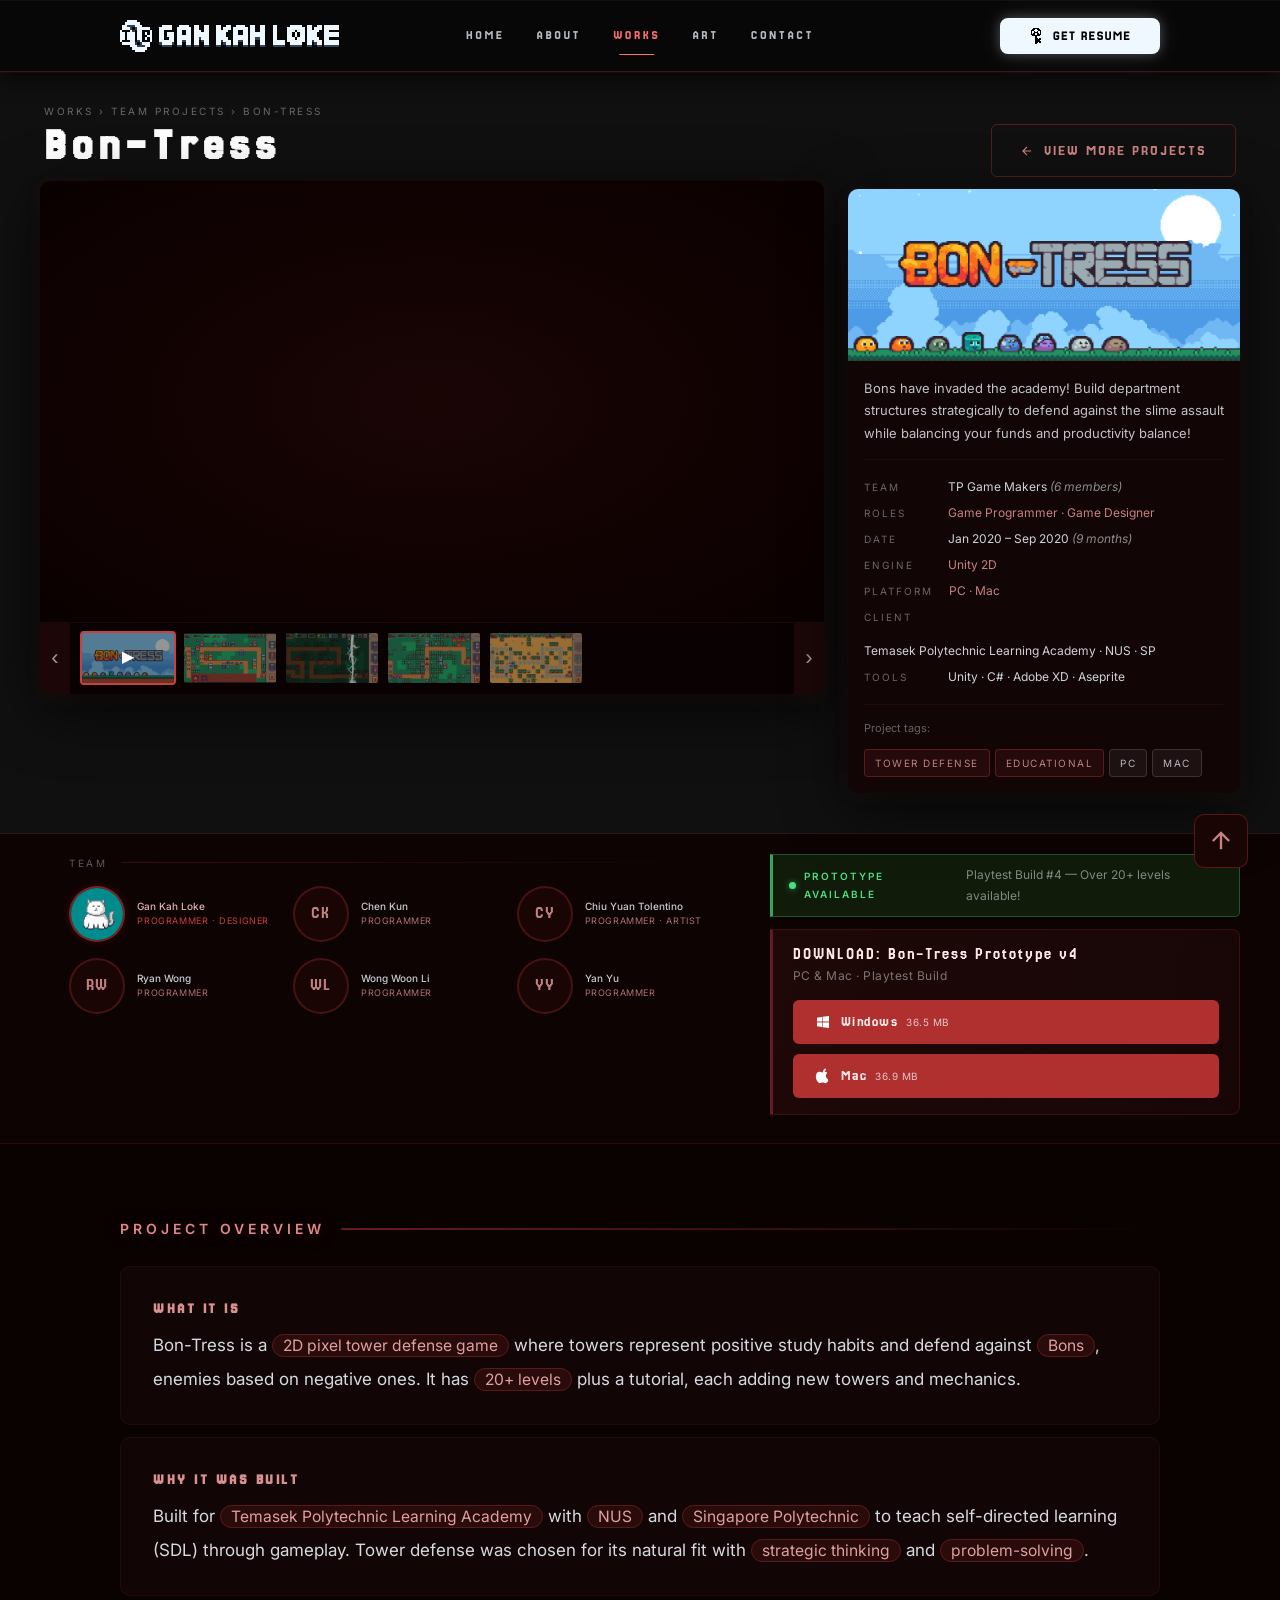
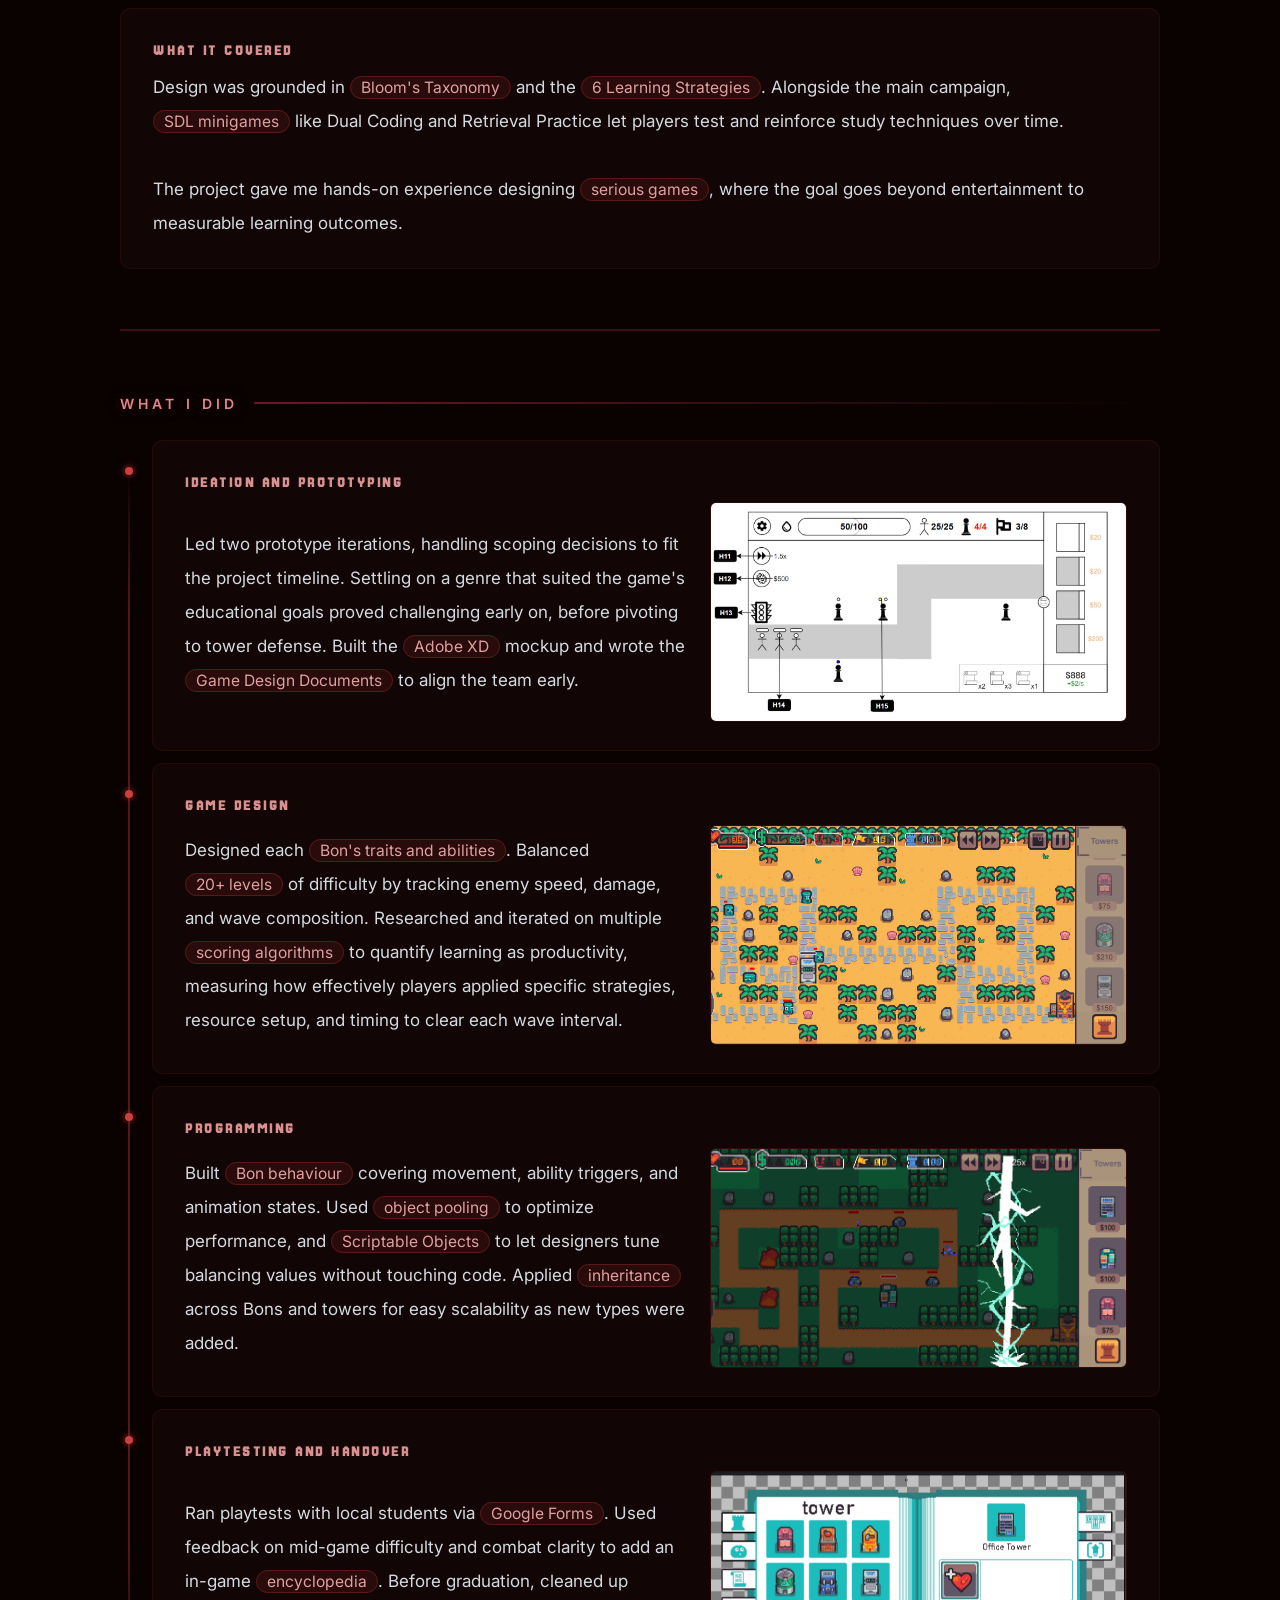
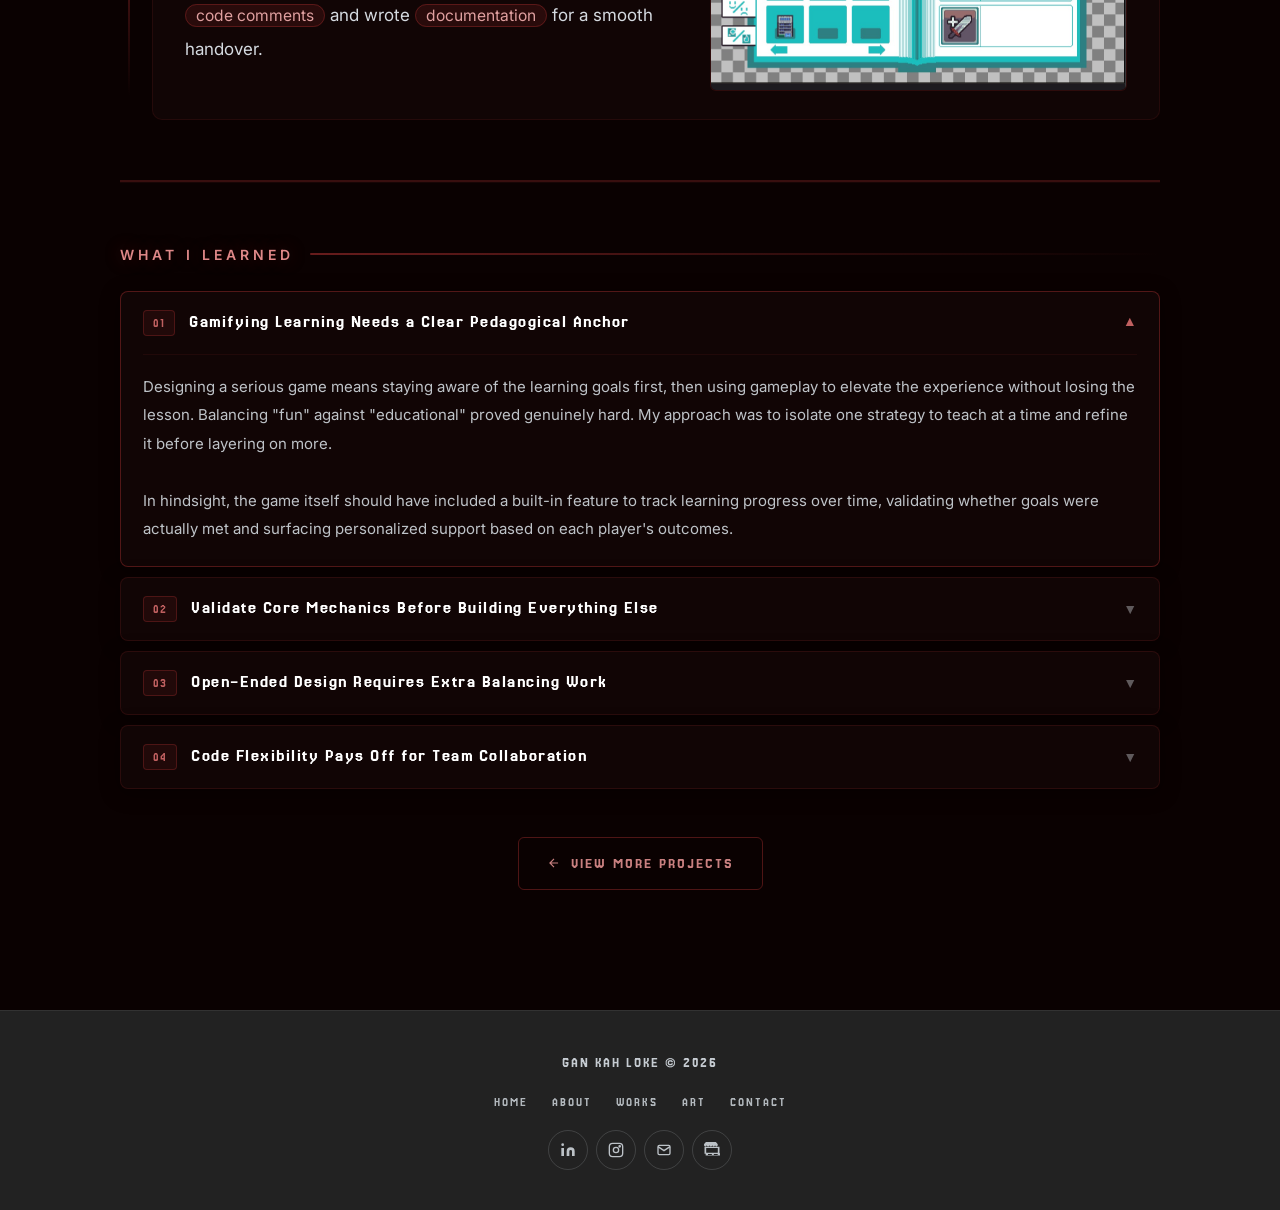
==== commit 817ddc45: "Fixed formatting for team members" ====
--- a/bontress.html
+++ b/bontress.html
@@ -136,7 +136,7 @@
                             <div class="se-info-meta">
                                 <div class="se-info-row se-info-row--tight">
                                     <span class="se-info-key">TEAM</span>
-                                    <span class="se-info-val">Gan Kah Loke, Chen Kun, Chiu Yuan Tolentino, Ryan Wong,<br>Wong Woon Li, Yan Yu <em class="se-info-note">(6 members)</em></span>
+                                    <span class="se-info-val">TP Game Makers <em class="se-info-note">(6 members)</em></span>
                                 </div>
                                 <div class="se-info-row se-info-row--tight">
                                     <span class="se-info-key">ROLES</span>
@@ -177,46 +177,109 @@
             </div>
         </div>
 
-        <!-- ═══ ACTION BAR — status + downloads ═══ -->
+        <!-- ═══ ACTION BAR — team left + status/downloads right ═══ -->
         <div class="se-action-bar-wrap">
             <div class="se-action-bar">
-                <div class="se-status-bar">
-                    <span class="se-status-dot se-status-dot--live"></span>
-                    <span class="se-status-label">PROTOTYPE AVAILABLE</span>
-                    <span class="se-status-detail">Playtest Build #4 — Over 20+ levels available!</span>
+
+                <!-- LEFT: team members -->
+                <div class="se-action-bar-left">
+                    <div class="se-team-row">
+                        <p class="se-team-label">Team</p>
+                        <div class="se-team-members">
+
+                            <div class="se-team-member-h se-team-member-h--you">
+                                <div class="se-team-avatar">
+                                    <img src="assets/chubbycat.png" alt="Gan Kah Loke" />
+                                </div>
+                                <div class="se-team-member-h-info">
+                                    <span class="se-team-name">Gan Kah Loke</span>
+                                    <span class="se-team-role">Programmer · Designer</span>
+                                </div>
+                            </div>
+
+                            <div class="se-team-member-h">
+                                <div class="se-team-avatar se-team-avatar--initials">CK</div>
+                                <div class="se-team-member-h-info">
+                                    <span class="se-team-name">Chen Kun</span>
+                                    <span class="se-team-role">Programmer</span>
+                                </div>
+                            </div>
+
+                            <div class="se-team-member-h">
+                                <div class="se-team-avatar se-team-avatar--initials">CY</div>
+                                <div class="se-team-member-h-info">
+                                    <span class="se-team-name">Chiu Yuan Tolentino</span>
+                                    <span class="se-team-role">Programmer · Artist</span>
+                                </div>
+                            </div>
+
+                            <div class="se-team-member-h">
+                                <div class="se-team-avatar se-team-avatar--initials">RW</div>
+                                <div class="se-team-member-h-info">
+                                    <span class="se-team-name">Ryan Wong</span>
+                                    <span class="se-team-role">Programmer</span>
+                                </div>
+                            </div>
+
+                            <div class="se-team-member-h">
+                                <div class="se-team-avatar se-team-avatar--initials">WL</div>
+                                <div class="se-team-member-h-info">
+                                    <span class="se-team-name">Wong Woon Li</span>
+                                    <span class="se-team-role">Programmer</span>
+                                </div>
+                            </div>
+
+                            <div class="se-team-member-h">
+                                <div class="se-team-avatar se-team-avatar--initials">YY</div>
+                                <div class="se-team-member-h-info">
+                                    <span class="se-team-name">Yan Yu</span>
+                                    <span class="se-team-role">Programmer</span>
+                                </div>
+                            </div>
+
+                        </div>
+                    </div>
                 </div>
-                <div class="se-apk-banner se-apk-banner--stacked">
-                    <div class="se-apk-btn-text">
-                        <span class="se-apk-btn-title">Bon-Tress Prototype v4</span>
-                        <span class="se-apk-btn-sub">PC &amp; Mac · Playtest Build</span>
-                    </div>
-                    <div class="se-apk-btn-group">
-                        <a href="projects/games/bontress/Bon-Tress_Prototype_v4 (Windows).zip"
-                           download="Bon-Tress_Prototype_v4_(Windows).zip"
-                           class="se-apk-btn se-apk-btn--full">
-                            <!-- Windows icon -->
-                            <svg width="16" height="16" viewBox="0 0 24 24" fill="#fff" aria-hidden="true">
-                                <path d="M3 5.5L10.5 4.4V11.4H3V5.5ZM3 18.5L10.5 19.6V12.7H3V18.5ZM11.4 19.7L21 21V12.7H11.4V19.7ZM11.4 4.3V11.4H21V3L11.4 4.3Z" />
-                            </svg>
-                            <span class="se-apk-btn-label">
-                                <span class="se-apk-btn-platform">Windows</span>
-                                <span class="se-apk-btn-filesize">36.5 MB</span>
-                            </span>
-                        </a>
-                        <a href="projects/games/bontress/Bon-Tress_Prototype_v4 (Mac)"
-                           download="Bon-Tress_Prototype_v4_(Mac)"
-                           class="se-apk-btn se-apk-btn--full">
-                            <!-- Mac icon -->
-                            <svg width="16" height="16" viewBox="0 0 24 24" fill="#fff" aria-hidden="true">
-                                <path d="M16.365 1.43c0 1.14-.493 2.27-1.177 3.08-.744.9-1.99 1.57-3.014 1.57-.12 0-.23-.02-.3-.03-.014-.1-.04-.34-.04-.58 0-1.14.572-2.27 1.224-2.98.804-.94 2.142-1.64 3.13-1.68.014.13.03.26.03.39-.02.077-.02.16-.02.23zm3.61 17.13c-.18.4-.4.81-.674 1.21-.91 1.36-2.21 2.97-3.94 2.97-1.61 0-2.06-1.04-3.92-1.04-1.83 0-2.38 1.01-3.96 1.07-1.7.06-2.99-1.42-3.91-2.79-1.93-2.82-3.32-7.97-1.38-11.45.96-1.74 2.67-2.83 4.52-2.86 1.63-.03 2.66 1.1 4.01 1.1 1.34 0 2.13-1.1 3.94-1.1.77 0 2.55.07 3.81 1.88-.1.06-2.27 1.33-2.27 4.07 0 3.18 2.78 4.31 2.79 4.95z" />
-                            </svg>
-                            <span class="se-apk-btn-label">
-                                <span class="se-apk-btn-platform">Mac</span>
-                                <span class="se-apk-btn-filesize">36.9 MB</span>
-                            </span>
-                        </a>
+
+                <!-- RIGHT: status banner on top, downloads below -->
+                <div style="display:flex; flex-direction:column; gap:12px; grid-column:2;">
+                    <div class="se-status-bar">
+                        <span class="se-status-dot se-status-dot--live"></span>
+                        <span class="se-status-label">PROTOTYPE AVAILABLE</span>
+                        <span class="se-status-detail">Playtest Build #4 — Over 20+ levels available!</span>
+                    </div>
+                    <div class="se-apk-banner se-apk-banner--stacked">
+                        <div class="se-apk-btn-text">
+                            <span class="se-apk-btn-title">DOWNLOAD: Bon-Tress Prototype v4</span>
+                            <span class="se-apk-btn-sub">PC &amp; Mac · Playtest Build</span>
+                        </div>
+                        <div class="se-apk-btn-group">
+                            <a href="projects/games/bontress/Bon-Tress_Prototype_v4 (Windows).zip"
+                               download="Bon-Tress_Prototype_v4_(Windows).zip"
+                               class="se-apk-btn se-apk-btn--full">
+                                <svg width="16" height="16" viewBox="0 0 24 24" fill="#fff" aria-hidden="true">
+                                    <path d="M3 5.5L10.5 4.4V11.4H3V5.5ZM3 18.5L10.5 19.6V12.7H3V18.5ZM11.4 19.7L21 21V12.7H11.4V19.7ZM11.4 4.3V11.4H21V3L11.4 4.3Z" />
+                                </svg>
+                                <span class="se-apk-btn-label">
+                                    <span class="se-apk-btn-platform">Windows</span>
+                                    <span class="se-apk-btn-filesize">36.5 MB</span>
+                                </span>
+                            </a>
+                            <a href="projects/games/bontress/Bon-Tress_Prototype_v4 (Mac)"
+                               download="Bon-Tress_Prototype_v4_(Mac)"
+                               class="se-apk-btn se-apk-btn--full">
+                                <svg width="16" height="16" viewBox="0 0 24 24" fill="#fff" aria-hidden="true">
+                                    <path d="M16.365 1.43c0 1.14-.493 2.27-1.177 3.08-.744.9-1.99 1.57-3.014 1.57-.12 0-.23-.02-.3-.03-.014-.1-.04-.34-.04-.58 0-1.14.572-2.27 1.224-2.98.804-.94 2.142-1.64 3.13-1.68.014.13.03.26.03.39-.02.077-.02.16-.02.23zm3.61 17.13c-.18.4-.4.81-.674 1.21-.91 1.36-2.21 2.97-3.94 2.97-1.61 0-2.06-1.04-3.92-1.04-1.83 0-2.38 1.01-3.96 1.07-1.7.06-2.99-1.42-3.91-2.79-1.93-2.82-3.32-7.97-1.38-11.45.96-1.74 2.67-2.83 4.52-2.86 1.63-.03 2.66 1.1 4.01 1.1 1.34 0 2.13-1.1 3.94-1.1.77 0 2.55.07 3.81 1.88-.1.06-2.27 1.33-2.27 4.07 0 3.18 2.78 4.31 2.79 4.95z" />
+                                </svg>
+                                <span class="se-apk-btn-label">
+                                    <span class="se-apk-btn-platform">Mac</span>
+                                    <span class="se-apk-btn-filesize">36.9 MB</span>
+                                </span>
+                            </a>
+                        </div>
                     </div>
                 </div>
+
             </div>
         </div>
 
@@ -241,8 +304,10 @@
 
                         <div class="se-text-panel">
                             <h3 class="se-panel-heading">What it covered</h3>
-                            <p>Design was grounded in <span class="se-kw">Bloom's Taxonomy</span> and the <span class="se-kw">6 Learning Strategies</span>. Alongside the main campaign, <span class="se-kw">SDL minigames</span> like Dual Coding and Retrieval Practice let players test and reinforce study techniques over time.
-                            <br><br>The project gave me hands-on experience designing <span class="se-kw">serious games</span>, where the goal goes beyond entertainment to measurable learning outcomes.</p>
+                            <p>
+                                Design was grounded in <span class="se-kw">Bloom's Taxonomy</span> and the <span class="se-kw">6 Learning Strategies</span>. Alongside the main campaign, <span class="se-kw">SDL minigames</span> like Dual Coding and Retrieval Practice let players test and reinforce study techniques over time.
+                                <br><br>The project gave me hands-on experience designing <span class="se-kw">serious games</span>, where the goal goes beyond entertainment to measurable learning outcomes.
+                            </p>
                         </div>
 
                     </div>
--- a/indivprojects.css
+++ b/indivprojects.css
@@ -5,11 +5,12 @@
    2. Hero Header (breadcrumb + title)
    3. Steam Hero (media column + info column)
    4. Action Bar (status + APK download)
-   5. Description Section (goals, panels, what-I-did)
-   6. What I Did — layout variants (split / row / mockups)
-   7. Takeaways Accordion
-   8. Scroll Reveal
-   9. Responsive
+   5. Team Members Row
+   6. Description Section (goals, panels, what-I-did)
+   7. What I Did — layout variants (split / row / mockups)
+   8. Takeaways Accordion
+   9. Scroll Reveal
+   10. Responsive
 ═══════════════════════════════════════════════════════════════ */
 
 
@@ -282,9 +283,6 @@
 }
 
 /* ── RIGHT: info column ───────────────────────────── */
-/* Uses align-self: start; pushed down via margin-top so the
-   top of this card lines up with the top of the media card
-   (offsets the title header that sits above the left column). */
 .se-right-col {
     display: flex;
     flex-direction: column;
@@ -329,8 +327,6 @@
     box-shadow: 0 16px 60px rgba(0,0,0,0.7), 0 4px 16px rgba(180,50,50,0.1);
     overflow: hidden;
     box-sizing: border-box;
-    /* = gap(12px) + breadcrumb line (~14px) + gap(4px) + title line (~clamp ~45px) + 4px buffer = ~79px
-       Adjust this value if your font renders slightly differently. */
     margin-top: 0;
     align-self: start;
 }
@@ -379,9 +375,9 @@
     flex-wrap: wrap;
 }
 
-    .se-info-row--tight {
-        gap: 16px;
-    }
+.se-info-row--tight {
+    gap: 16px;
+}
 
 .se-info-note {
     font-style: italic;
@@ -468,7 +464,7 @@
 .se-action-bar-wrap {
     background: #0e0303;
     border-bottom: 1px solid rgba(180,50,50,0.15);
-    padding: 20px var(--se-gutter, 40px);
+    padding: 20px var(--se-gutter, 40px) 28px;
 }
 
 /* Mirror the hero grid so the action bar lines up under the left col */
@@ -476,8 +472,8 @@
     max-width: var(--se-content-width, 1400px);
     margin: 0 auto;
     display: grid;
-    grid-template-columns: 2fr 1fr;
     gap: 24px;
+    grid-template-columns: 3fr 2fr;
     align-items: start;
 }
 
@@ -487,6 +483,10 @@
     gap: 10px;
     grid-column: 1;
 }
+
+    .se-action-bar-left .se-team-row {
+        padding-top: 0;
+    }
 
 /* Status bar */
 .se-status-bar {
@@ -667,7 +667,159 @@
 
 
 /* ══════════════════════════════════════════════════════
-   5. DESCRIPTION SECTION — goals, text panels, what-I-did
+   5. TEAM MEMBERS ROW — below action bar, inside wrap
+══════════════════════════════════════════════════════ */
+.se-team-row {
+    max-width: var(--se-content-width, 1400px);
+    margin: 0 auto;
+    padding: 24px 0 4px;
+    display: flex;
+    flex-direction: column;
+    gap: 14px;
+}
+
+.se-team-label {
+    font-family: 'Inter', monospace;
+    font-size: 10px;
+    letter-spacing: 2.5px;
+    text-transform: uppercase;
+    color: rgba(240,248,255,0.35);
+    margin: 0;
+    display: flex;
+    align-items: center;
+    gap: 14px;
+}
+
+    /* Subtle rule extending from the label */
+    .se-team-label::after {
+        content: '';
+        flex: 1;
+        height: 1px;
+        background: linear-gradient(90deg, rgba(180,50,50,0.25), rgba(180,50,50,0));
+        border-radius: 1px;
+    }
+
+/* Horizontal member card */
+.se-team-members {
+    flex-direction: unset;
+    display: grid;
+    grid-template-columns: repeat(3, 1fr);
+    gap: 16px 24px;
+    justify-items: start;
+}
+
+.se-team-member-h {
+    display: flex;
+    align-items: center;
+    gap: 12px;
+}
+
+.se-team-member-h--you .se-team-avatar {
+    border-color: rgba(180,50,50,0.65);
+    box-shadow: 0 0 10px rgba(180,50,50,0.2);
+}
+
+.se-team-member-h-info {
+    display: flex;
+    flex-direction: column;
+    gap: 2px;
+    align-items: flex-start;
+    text-align: left;
+}
+
+.se-team-member-h--you .se-team-name {
+    color: #e0b0b0;
+}
+
+.se-team-member-h--you .se-team-role {
+    color: #c94040;
+}
+
+.se-team-member {
+    display: flex;
+    flex-direction: column;
+    align-items: center;
+    gap: 7px;
+    width: 76px;
+}
+
+/* Circle avatar */
+.se-team-avatar {
+    width: 56px;
+    height: 56px;
+    border-radius: 50%;
+    overflow: hidden;
+    border: 2px solid rgba(180,50,50,0.3);
+    background: #1a0505;
+    flex-shrink: 0;
+    transition: border-color 0.22s, box-shadow 0.22s, transform 0.22s;
+    cursor: default;
+}
+
+    .se-team-avatar:hover {
+        border-color: rgba(180,50,50,0.65);
+        box-shadow: 0 0 14px rgba(180,50,50,0.28);
+        transform: translateY(-2px);
+    }
+
+    .se-team-avatar img {
+        width: 100%;
+        height: 100%;
+        object-fit: cover;
+        display: block;
+    }
+
+/* Initials fallback — used when no photo is available.
+   Add class se-team-avatar--initials to .se-team-avatar and put
+   a 2-letter string directly inside instead of an <img>. */
+.se-team-avatar--initials {
+    display: flex;
+    align-items: center;
+    justify-content: center;
+    font-family: 'Jersey 25', monospace;
+    font-size: 17px;
+    letter-spacing: 1px;
+    color: #c08080;
+    user-select: none;
+}
+
+/* Name + role text */
+.se-team-name {
+    font-family: 'Inter', sans-serif;
+    font-size: 10px;
+    font-weight: 500;
+    color: rgba(240,248,255,0.82);
+    text-align: center;
+    line-height: 1.35;
+}
+
+.se-team-role {
+    font-family: 'Inter', monospace;
+    font-size: 9px;
+    letter-spacing: 0.6px;
+    color: #b07070;
+    text-align: center;
+    text-transform: uppercase;
+    line-height: 1.3;
+}
+
+/* "You" badge — highlight the portfolio owner's card */
+.se-team-member--you .se-team-avatar {
+    border-color: rgba(180,50,50,0.65);
+    box-shadow: 0 0 10px rgba(180,50,50,0.2);
+}
+
+.se-team-member--you .se-team-name {
+    color: #e0b0b0;
+}
+
+.se-team-member--you .se-team-role {
+    color: #c94040;
+}
+
+
+/* ══════════════════════════════════════════════════════
+   6. DESCRIPTION SECTION — goals, text panels, what-I-did
 ══════════════════════════════════════════════════════ */
 .se-desc-section {
     background: #0a0101;
@@ -682,8 +834,7 @@
     gap: 0;
 }
 
-/* Section block + divider between blocks (Project Goals / What I Did / What I Learned).
-   Made more prominent: thicker, brighter, with a soft glow. */
+/* Section block + divider between blocks */
 .se-content-section {
     padding-bottom: 60px;
     margin-bottom: 60px;
@@ -698,9 +849,6 @@
         padding-bottom: 0;
     }
 
-/* Section label (e.g. "Project Goals", "What I Did", "What I Learned").
-   Made more prominent: larger, bolder, brighter, and extends into a
-   glowing rule that doubles as the section's lead-in separator. */
 .se-label-small {
     font-family: 'Inter', monospace;
     font-size: 14px;
@@ -736,7 +884,7 @@
         font-weight: 600;
     }
 
-/* Hoverable text panel — used for What is + What I Did */
+/* Hoverable text panel */
 .se-text-panel {
     background: #110505;
     border: 1px solid rgba(180,50,50,0.12);
@@ -768,7 +916,7 @@
         font-weight: 600;
     }
 
-/* What I did card — same panel style, kept as alias */
+/* What I did card */
 .se-did-card {
     background: #110505;
     border: 1px solid rgba(180,50,50,0.12);
@@ -837,8 +985,6 @@
         margin-top: 6px;
     }
 
-/* Sub-headings inside text panels (e.g. "What it is", "The Challenge").
-   Made slightly more prominent: brighter colour, wider letter-spacing. */
 .se-panel-heading {
     font-family: 'Jersey 25', monospace;
     font-size: 15px;
@@ -871,10 +1017,10 @@
 
 
 /* ══════════════════════════════════════════════════════
-   6. WHAT I DID — layout variants
+   7. WHAT I DID — layout variants
 ══════════════════════════════════════════════════════ */
 
-/* Timeline wrapper — vertical connecting line down the left */
+/* Timeline wrapper */
 .se-did-timeline {
     position: relative;
     display: flex;
@@ -883,7 +1029,6 @@
     padding-left: 32px;
 }
 
-    /* The line */
     .se-did-timeline::before {
         content: '';
         position: absolute;
@@ -895,7 +1040,6 @@
         border-radius: 1px;
     }
 
-    /* Dot node on each card */
     .se-did-timeline > .se-text-panel {
         position: relative;
         margin-bottom: 12px;
@@ -971,7 +1115,7 @@
 
 
 /* ══════════════════════════════════════════════════════
-   7. TAKEAWAYS — accordion dropdowns
+   8. TAKEAWAYS — accordion dropdowns
 ══════════════════════════════════════════════════════ */
 .se-takeaways {
     display: flex;
@@ -1076,7 +1220,7 @@
 
 
 /* ══════════════════════════════════════════════════════
-   8. SCROLL REVEAL
+   9. SCROLL REVEAL
 ══════════════════════════════════════════════════════ */
 .se-fade {
     opacity: 0;
@@ -1160,7 +1304,7 @@
 
 
 /* ══════════════════════════════════════════════════════
-   9. RESPONSIVE
+   10. RESPONSIVE
 ══════════════════════════════════════════════════════ */
 @media (max-width: 900px) {
     .se-steam-hero {
@@ -1177,6 +1321,10 @@
 
     .se-info-header-img {
         aspect-ratio: 16/6;
+    }
+
+    .se-team-members {
+        gap: 18px 24px;
     }
 }
 
@@ -1245,4 +1393,21 @@
     .se-accordion.open .se-accordion-body {
         padding: 0 16px 16px;
     }
-}
+
+    .se-team-members {
+        gap: 16px 20px;
+    }
+
+    .se-team-member {
+        width: 66px;
+    }
+
+    .se-team-avatar {
+        width: 48px;
+        height: 48px;
+    }
+
+    .se-team-avatar--initials {
+        font-size: 15px;
+    }
+}
